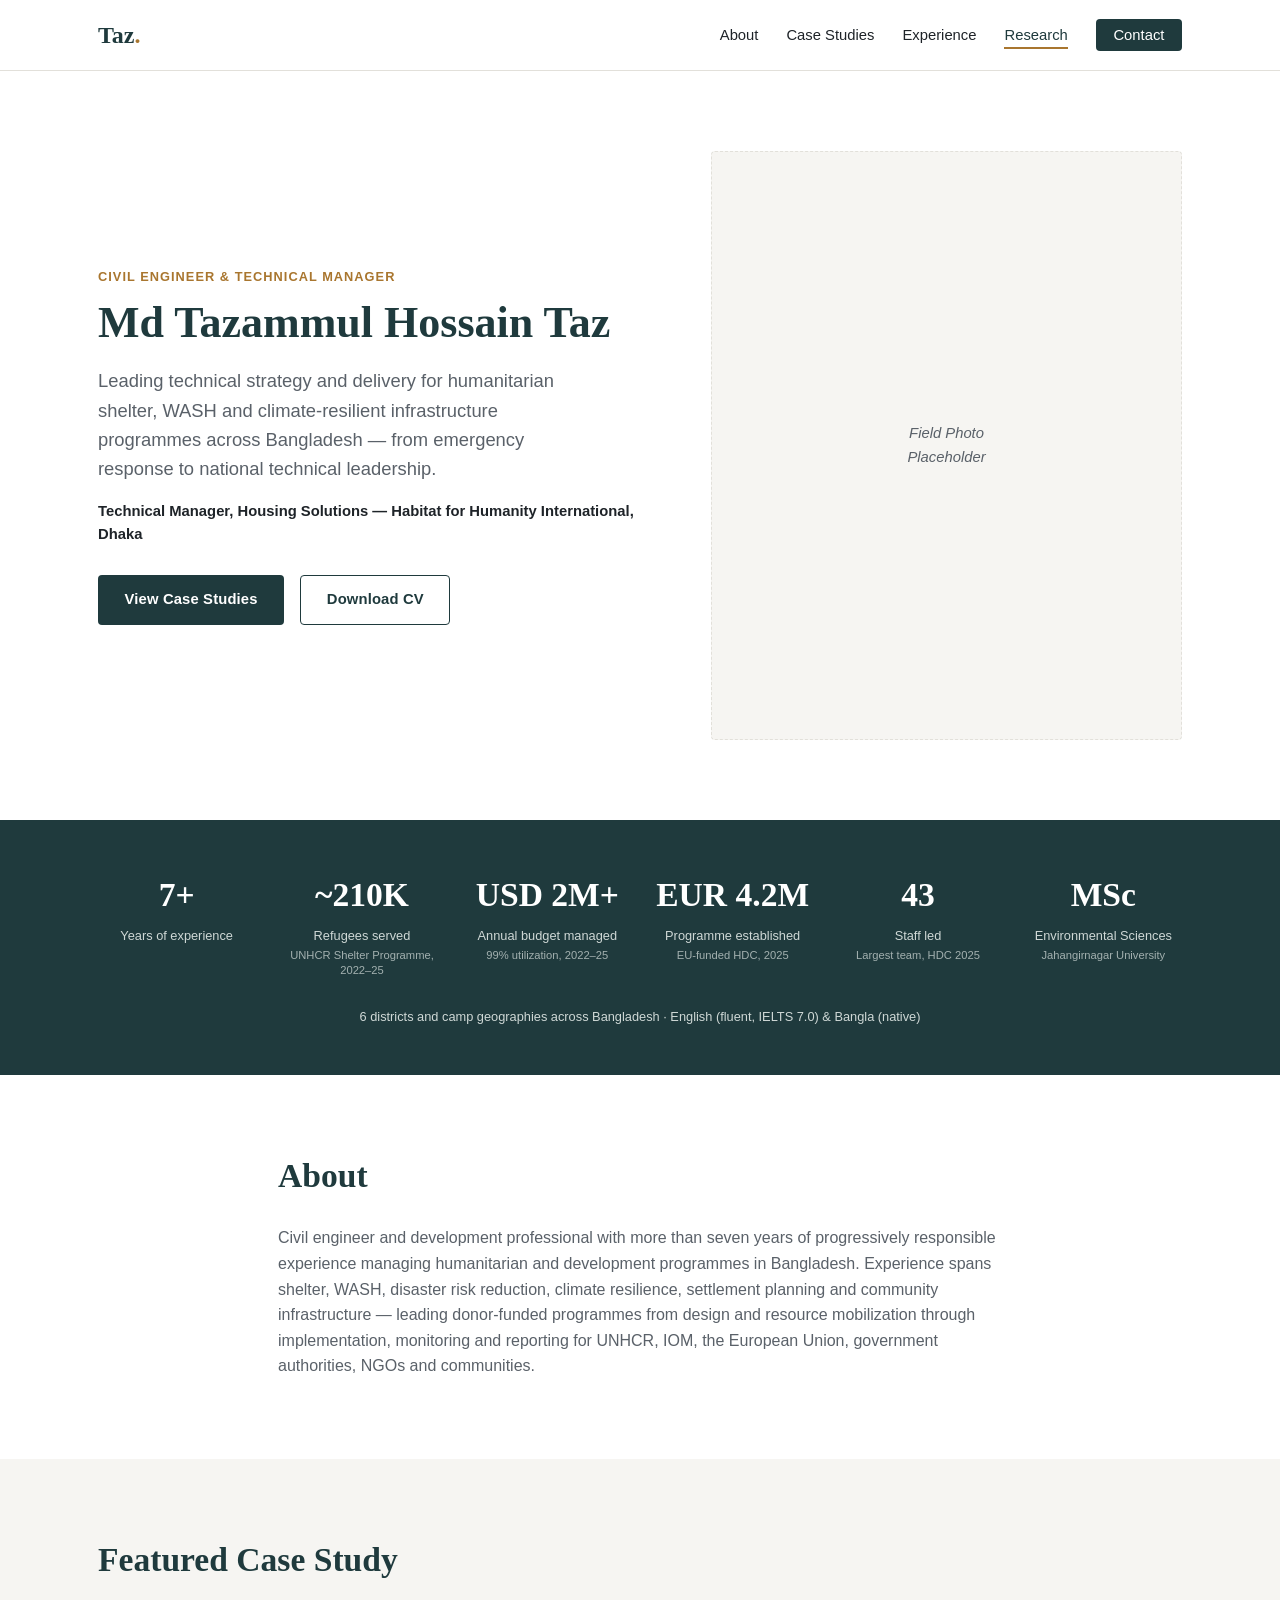
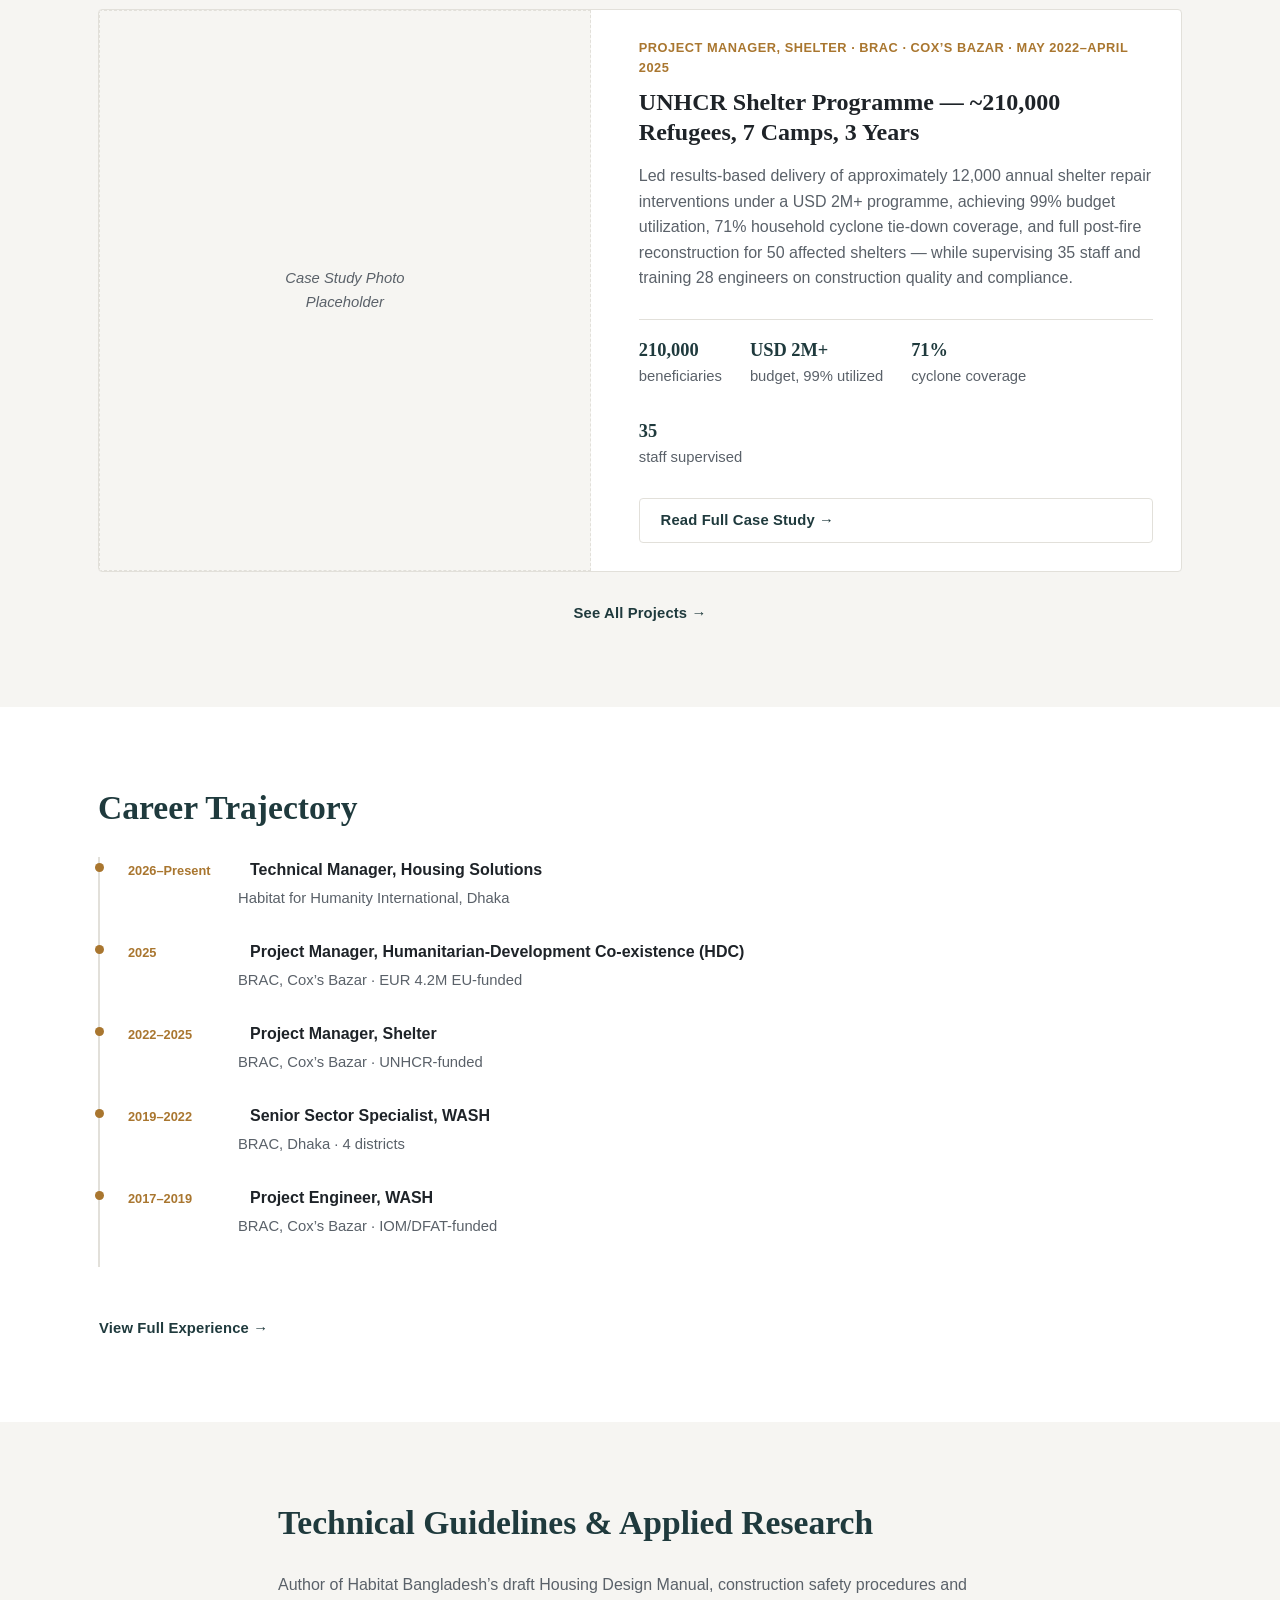
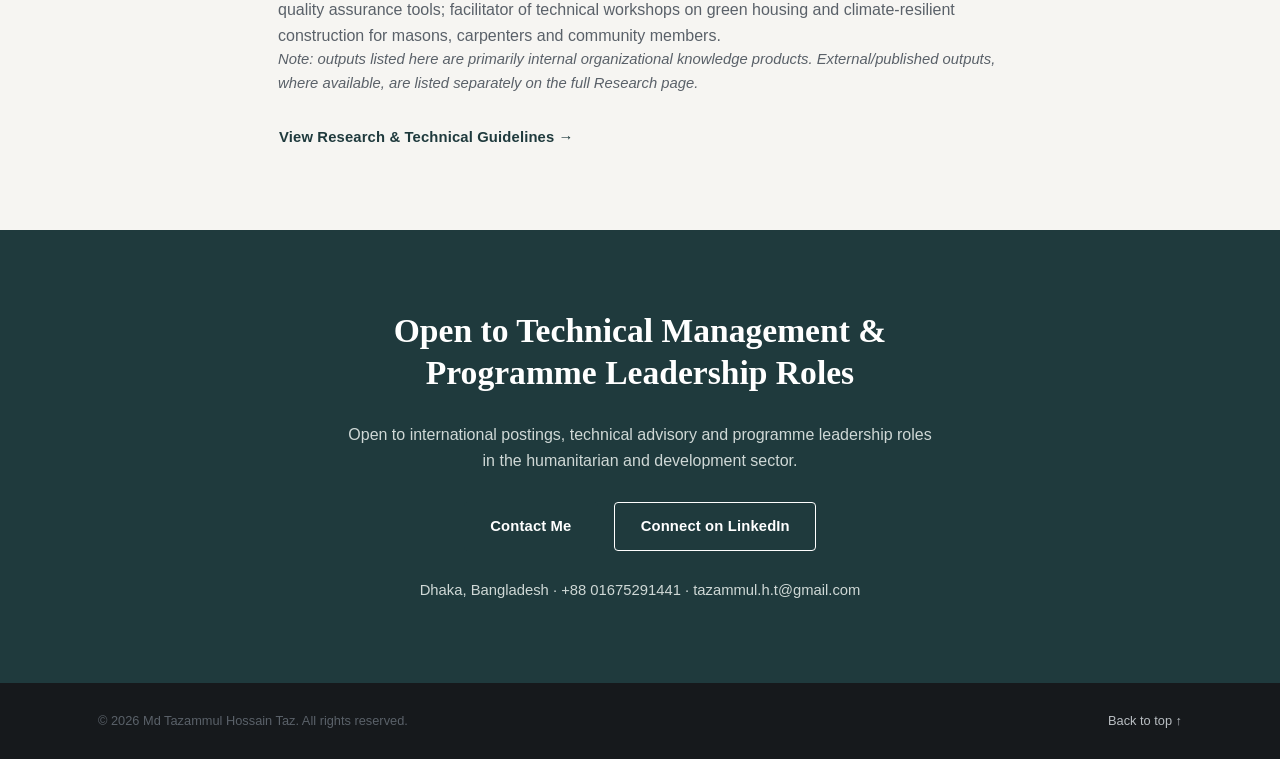
==== index.html @ 0e0916a9 "Add files via upload" ====
<!DOCTYPE html>
<html lang="en">
<head>
  <meta charset="UTF-8">
  <meta name="viewport" content="width=device-width, initial-scale=1.0">
  <title>Md Tazammul Hossain Taz | Civil Engineer &amp; Technical Manager — Humanitarian Shelter &amp; WASH</title>
  <meta name="description" content="Civil engineer and technical manager with 7+ years leading donor-funded shelter, WASH, climate resilience and community infrastructure programmes across Bangladesh.">
  <meta name="author" content="Md Tazammul Hossain Taz">

  <!-- Open Graph / social preview -->
  <meta property="og:title" content="Md Tazammul Hossain Taz | Technical Manager, Humanitarian Shelter &amp; WASH">
  <meta property="og:description" content="7+ years leading donor-funded shelter, WASH and climate resilience programmes across Bangladesh.">
  <meta property="og:type" content="website">

  <link rel="stylesheet" href="style.css">
</head>
<body>

  <!-- ================= HEADER / NAV ================= -->
  <header class="site-header">
    <div class="container header-inner">
      <a href="#top" class="logo">Taz<span>.</span></a>

      <button class="nav-toggle" id="navToggle" aria-label="Toggle navigation menu" aria-expanded="false" aria-controls="primaryNav">
        <span class="nav-toggle-bar"></span>
        <span class="nav-toggle-bar"></span>
        <span class="nav-toggle-bar"></span>
      </button>

      <nav id="primaryNav" class="primary-nav" aria-label="Primary">
        <ul>
          <li><a href="#about">About</a></li>
          <li><a href="#case-studies">Case Studies</a></li>
          <li><a href="#experience">Experience</a></li>
          <li><a href="#research">Research</a></li>
          <li><a href="#contact" class="nav-cta">Contact</a></li>
        </ul>
      </nav>
    </div>
  </header>

  <main id="top">

    <!-- ================= HERO ================= -->
    <section class="hero" id="hero">
      <div class="container hero-inner">
        <div class="hero-text fade-in">
          <p class="eyebrow">Civil Engineer &amp; Technical Manager</p>
          <h1>Md Tazammul Hossain Taz</h1>
          <p class="hero-subhead">
            Leading technical strategy and delivery for humanitarian shelter, WASH and
            climate-resilient infrastructure programmes across Bangladesh — from emergency
            response to national technical leadership.
          </p>
          <p class="hero-role">Technical Manager, Housing Solutions — Habitat for Humanity International, Dhaka</p>

          <div class="hero-ctas">
            <a href="#case-studies" class="btn btn-primary">View Case Studies</a>
            <!-- UPDATE: link this to your actual CV file once uploaded, e.g. href="assets/Taz_CV.pdf" -->
            <a href="#" class="btn btn-secondary">Download CV</a>
          </div>
        </div>

        <div class="hero-media fade-in">
          <!-- UPDATE: Replace with a real field/site photo (inspection, training, or community engagement).
               Recommended size: 800x1000px, JPG. This is the single highest-impact image on the page. -->
          <div class="hero-image-placeholder" role="img" aria-label="Placeholder for field photo of Taz on-site">
            <span>Field Photo<br>Placeholder</span>
          </div>
        </div>
      </div>
    </section>

    <!-- ================= SCALE OF AUTHORITY STRIP ================= -->
    <section class="stats-strip" aria-label="Career scale and scope">
      <div class="container">
        <ul class="stats-grid">
          <li class="fade-in">
            <span class="stat-number">7+</span>
            <span class="stat-label">Years of experience</span>
          </li>
          <li class="fade-in">
            <span class="stat-number">~210K</span>
            <span class="stat-label">Refugees served<br><small>UNHCR Shelter Programme, 2022&ndash;25</small></span>
          </li>
          <li class="fade-in">
            <span class="stat-number">USD 2M+</span>
            <span class="stat-label">Annual budget managed<br><small>99% utilization, 2022&ndash;25</small></span>
          </li>
          <li class="fade-in">
            <span class="stat-number">EUR 4.2M</span>
            <span class="stat-label">Programme established<br><small>EU-funded HDC, 2025</small></span>
          </li>
          <li class="fade-in">
            <span class="stat-number">43</span>
            <span class="stat-label">Staff led<br><small>Largest team, HDC 2025</small></span>
          </li>
          <li class="fade-in">
            <span class="stat-number">MSc</span>
            <span class="stat-label">Environmental Sciences<br><small>Jahangirnagar University</small></span>
          </li>
        </ul>
        <p class="stats-footnote">6 districts and camp geographies across Bangladesh &middot; English (fluent, IELTS 7.0) &amp; Bangla (native)</p>
      </div>
    </section>

    <!-- ================= ABOUT (brief, links to full page in real build) ================= -->
    <section class="about-brief" id="about">
      <div class="container">
        <h2 class="fade-in">About</h2>
        <p class="fade-in">
          Civil engineer and development professional with more than seven years of progressively
          responsible experience managing humanitarian and development programmes in Bangladesh.
          Experience spans shelter, WASH, disaster risk reduction, climate resilience, settlement
          planning and community infrastructure — leading donor-funded programmes from design and
          resource mobilization through implementation, monitoring and reporting for UNHCR, IOM,
          the European Union, government authorities, NGOs and communities.
        </p>
      </div>
    </section>

    <!-- ================= FLAGSHIP CASE STUDY ================= -->
    <section class="case-study-feature" id="case-studies">
      <div class="container">
        <h2 class="fade-in">Featured Case Study</h2>

        <article class="case-card fade-in">
          <div class="case-card-media">
            <!-- UPDATE: Replace with a real photo from the UNHCR Shelter Programme
                 (construction, repair, or camp context). Recommended size: 1000x700px, JPG. -->
            <div class="case-image-placeholder" role="img" aria-label="Placeholder for shelter programme photo">
              <span>Case Study Photo<br>Placeholder</span>
            </div>
          </div>

          <div class="case-card-content">
            <p class="case-meta">Project Manager, Shelter &middot; BRAC &middot; Cox&rsquo;s Bazar &middot; May 2022&ndash;April 2025</p>
            <h3>UNHCR Shelter Programme — ~210,000 Refugees, 7 Camps, 3 Years</h3>
            <p>
              Led results-based delivery of approximately 12,000 annual shelter repair interventions
              under a USD 2M+ programme, achieving 99% budget utilization, 71% household cyclone
              tie-down coverage, and full post-fire reconstruction for 50 affected shelters — while
              supervising 35 staff and training 28 engineers on construction quality and compliance.
            </p>

            <ul class="case-metrics">
              <li><strong>210,000</strong> beneficiaries</li>
              <li><strong>USD 2M+</strong> budget, 99% utilized</li>
              <li><strong>71%</strong> cyclone coverage</li>
              <li><strong>35</strong> staff supervised</li>
            </ul>

            <!-- UPDATE: This links to a full case-study page/section once the detailed write-up
                 (Context, Decisions & Trade-offs, Outcomes) is drafted. Currently anchors back to this section. -->
            <a href="#case-studies" class="btn btn-outline">Read Full Case Study &rarr;</a>
          </div>
        </article>

        <div class="case-more">
          <a href="#case-studies" class="btn btn-text">See All Projects &rarr;</a>
        </div>
      </div>
    </section>

    <!-- ================= EXPERIENCE SNAPSHOT ================= -->
    <section class="experience-snapshot" id="experience">
      <div class="container">
        <h2 class="fade-in">Career Trajectory</h2>

        <ol class="timeline">
          <li class="fade-in">
            <span class="timeline-date">2026&ndash;Present</span>
            <span class="timeline-role">Technical Manager, Housing Solutions</span>
            <span class="timeline-org">Habitat for Humanity International, Dhaka</span>
          </li>
          <li class="fade-in">
            <span class="timeline-date">2025</span>
            <span class="timeline-role">Project Manager, Humanitarian-Development Co-existence (HDC)</span>
            <span class="timeline-org">BRAC, Cox&rsquo;s Bazar &middot; EUR 4.2M EU-funded</span>
          </li>
          <li class="fade-in">
            <span class="timeline-date">2022&ndash;2025</span>
            <span class="timeline-role">Project Manager, Shelter</span>
            <span class="timeline-org">BRAC, Cox&rsquo;s Bazar &middot; UNHCR-funded</span>
          </li>
          <li class="fade-in">
            <span class="timeline-date">2019&ndash;2022</span>
            <span class="timeline-role">Senior Sector Specialist, WASH</span>
            <span class="timeline-org">BRAC, Dhaka &middot; 4 districts</span>
          </li>
          <li class="fade-in">
            <span class="timeline-date">2017&ndash;2019</span>
            <span class="timeline-role">Project Engineer, WASH</span>
            <span class="timeline-org">BRAC, Cox&rsquo;s Bazar &middot; IOM/DFAT-funded</span>
          </li>
        </ol>

        <a href="#experience" class="btn btn-text">View Full Experience &rarr;</a>
      </div>
    </section>

    <!-- ================= RESEARCH / TECHNICAL GUIDELINES TEASER ================= -->
    <section class="research-teaser" id="research">
      <div class="container">
        <h2 class="fade-in">Technical Guidelines &amp; Applied Research</h2>
        <p class="fade-in">
          Author of Habitat Bangladesh&rsquo;s draft Housing Design Manual, construction safety
          procedures and quality assurance tools; facilitator of technical workshops on green
          housing and climate-resilient construction for masons, carpenters and community members.
        </p>
        <p class="research-note fade-in">
          <em>Note: outputs listed here are primarily internal organizational knowledge products.
          External/published outputs, where available, are listed separately on the full Research page.</em>
        </p>
        <a href="#research" class="btn btn-text">View Research &amp; Technical Guidelines &rarr;</a>
      </div>
    </section>

    <!-- ================= CONTACT ================= -->
    <section class="contact-band" id="contact">
      <div class="container contact-inner">
        <h2 class="fade-in">Open to Technical Management &amp; Programme Leadership Roles</h2>
        <!-- UPDATE: Replace with your real availability statement — e.g. relocation, remote consulting,
             or Bangladesh-based UN/INGO roles specifically. One sentence. -->
        <p class="fade-in">Open to international postings, technical advisory and programme leadership roles in the humanitarian and development sector.</p>

        <div class="contact-ctas fade-in">
          <a href="mailto:tazammul.h.t@gmail.com" class="btn btn-primary">Contact Me</a>
          <a href="https://linkedin.com/in/Tazammul" class="btn btn-secondary" target="_blank" rel="noopener noreferrer">Connect on LinkedIn</a>
        </div>

        <p class="contact-details fade-in">
          Dhaka, Bangladesh &middot; +88 01675291441 &middot; tazammul.h.t@gmail.com
        </p>
      </div>
    </section>

  </main>

  <!-- ================= FOOTER ================= -->
  <footer class="site-footer">
    <div class="container footer-inner">
      <p>&copy; <span id="year"></span> Md Tazammul Hossain Taz. All rights reserved.</p>
      <a href="#top" class="back-to-top">Back to top &uarr;</a>
    </div>
  </footer>

  <script src="script.js"></script>
</body>
</html>
---- style.css ----
/* =====================================================
   TAZ PORTFOLIO — STYLESHEET
   Organized: Variables -> Reset -> Layout -> Components -> Sections -> Responsive
   ===================================================== */

/* ---------- CSS VARIABLES (single source of truth) ---------- */
:root {
  /* Colors — muted, professional, no saturated gradients */
  --color-bg: #ffffff;
  --color-bg-alt: #f6f5f2;      /* warm off-white for section contrast */
  --color-text: #1e2328;
  --color-text-muted: #5a6169;
  --color-primary: #1f3a3d;     /* deep teal-charcoal — authority, not flashy */
  --color-primary-light: #2f5458;
  --color-accent: #a9762f;      /* muted ochre — used very sparingly */
  --color-border: #e2e0da;
  --color-footer-bg: #16191c;
  --color-footer-text: #b9bec2;

  /* Type scale */
  --font-serif: Georgia, 'Times New Roman', serif;
  --font-sans: -apple-system, BlinkMacSystemFont, 'Segoe UI', Roboto, Helvetica, Arial, sans-serif;

  --fs-xs: 0.8rem;
  --fs-sm: 0.925rem;
  --fs-base: 1rem;
  --fs-md: 1.15rem;
  --fs-lg: 1.5rem;
  --fs-xl: 2.1rem;
  --fs-xxl: 2.75rem;

  /* Spacing */
  --space-xs: 0.5rem;
  --space-sm: 1rem;
  --space-md: 1.75rem;
  --space-lg: 3rem;
  --space-xl: 5rem;

  --radius: 4px;
  --max-width: 1140px;

  --transition: 0.25s ease;
}

/* ---------- RESET ---------- */
* { box-sizing: border-box; margin: 0; padding: 0; }

html { scroll-behavior: smooth; }

body {
  font-family: var(--font-sans);
  color: var(--color-text);
  background: var(--color-bg);
  line-height: 1.6;
  font-size: var(--fs-base);
  -webkit-font-smoothing: antialiased;
}

img { max-width: 100%; display: block; }

a { color: inherit; text-decoration: none; }

ul, ol { list-style: none; }

h1, h2, h3 {
  font-family: var(--font-serif);
  font-weight: 600;
  line-height: 1.25;
  color: var(--color-primary);
}

h2 { font-size: var(--fs-xl); margin-bottom: var(--space-md); }
h3 { font-size: var(--fs-lg); margin-bottom: var(--space-sm); color: var(--color-text); }

p { color: var(--color-text-muted); }

/* ---------- LAYOUT HELPERS ---------- */
.container {
  max-width: var(--max-width);
  margin: 0 auto;
  padding: 0 var(--space-md);
}

section { padding: var(--space-xl) 0; }

/* ---------- BUTTONS ---------- */
.btn {
  display: inline-block;
  padding: 0.75rem 1.6rem;
  border-radius: var(--radius);
  font-size: var(--fs-sm);
  font-weight: 600;
  letter-spacing: 0.01em;
  transition: background var(--transition), color var(--transition), border-color var(--transition), transform var(--transition);
  border: 1.5px solid transparent;
}

.btn-primary {
  background: var(--color-primary);
  color: #fff;
}
.btn-primary:hover { background: var(--color-primary-light); transform: translateY(-1px); }

.btn-secondary {
  background: transparent;
  color: var(--color-primary);
  border-color: var(--color-primary);
}
.btn-secondary:hover { background: var(--color-primary); color: #fff; }

.btn-outline {
  background: transparent;
  color: var(--color-primary);
  border-color: var(--color-border);
  padding: 0.6rem 1.3rem;
}
.btn-outline:hover { border-color: var(--color-primary); }

.btn-text {
  color: var(--color-primary);
  font-weight: 600;
  padding: 0;
  border-bottom: 1.5px solid transparent;
}
.btn-text:hover { border-bottom-color: var(--color-primary); }

/* ---------- HEADER / NAV ---------- */
.site-header {
  position: sticky;
  top: 0;
  z-index: 100;
  background: rgba(255, 255, 255, 0.96);
  backdrop-filter: blur(6px);
  border-bottom: 1px solid var(--color-border);
}

.header-inner {
  display: flex;
  align-items: center;
  justify-content: space-between;
  padding-top: var(--space-sm);
  padding-bottom: var(--space-sm);
}

.logo {
  font-family: var(--font-serif);
  font-size: var(--fs-lg);
  font-weight: 700;
  color: var(--color-primary);
}
.logo span { color: var(--color-accent); }

.primary-nav ul {
  display: flex;
  gap: var(--space-md);
  align-items: center;
}

.primary-nav a {
  font-size: var(--fs-sm);
  font-weight: 500;
  color: var(--color-text);
  transition: color var(--transition);
  position: relative;
}
.primary-nav a:hover,
.primary-nav a:focus-visible { color: var(--color-primary); }

.primary-nav a.nav-cta {
  background: var(--color-primary);
  color: #fff;
  padding: 0.5rem 1.1rem;
  border-radius: var(--radius);
}
.primary-nav a.nav-cta:hover { background: var(--color-primary-light); }

/* Active section highlight (JS toggles this) */
.primary-nav a.active:not(.nav-cta) {
  color: var(--color-primary);
}
.primary-nav a.active:not(.nav-cta)::after {
  content: '';
  position: absolute;
  left: 0; right: 0; bottom: -6px;
  height: 2px;
  background: var(--color-accent);
}

.nav-toggle {
  display: none;
  flex-direction: column;
  gap: 5px;
  background: none;
  border: none;
  cursor: pointer;
  padding: 0.4rem;
}
.nav-toggle-bar {
  width: 24px;
  height: 2px;
  background: var(--color-primary);
  transition: transform var(--transition), opacity var(--transition);
}

/* ---------- HERO ---------- */
.hero { padding-top: var(--space-xl); padding-bottom: var(--space-xl); }

.hero-inner {
  display: grid;
  grid-template-columns: 1.2fr 1fr;
  gap: var(--space-lg);
  align-items: center;
}

.eyebrow {
  text-transform: uppercase;
  letter-spacing: 0.08em;
  font-size: var(--fs-xs);
  color: var(--color-accent);
  font-weight: 700;
  margin-bottom: var(--space-xs);
}

.hero h1 {
  font-size: var(--fs-xxl);
  margin-bottom: var(--space-sm);
}

.hero-subhead {
  font-size: var(--fs-md);
  color: var(--color-text-muted);
  margin-bottom: var(--space-sm);
  max-width: 46ch;
}

.hero-role {
  font-size: var(--fs-sm);
  font-weight: 600;
  color: var(--color-text);
  margin-bottom: var(--space-md);
}

.hero-ctas { display: flex; gap: var(--space-sm); flex-wrap: wrap; }

.hero-image-placeholder,
.case-image-placeholder {
  background: var(--color-bg-alt);
  border: 1.5px dashed var(--color-border);
  display: flex;
  align-items: center;
  justify-content: center;
  text-align: center;
  color: var(--color-text-muted);
  font-size: var(--fs-sm);
  font-style: italic;
  width: 100%;
  height: 100%;
}
.hero-image-placeholder { aspect-ratio: 4 / 5; border-radius: var(--radius); }
.case-image-placeholder { min-height: 320px; }

/* ---------- STATS STRIP ---------- */
.stats-strip {
  background: var(--color-primary);
  color: #fff;
  padding: var(--space-lg) 0;
}

.stats-grid {
  display: grid;
  grid-template-columns: repeat(6, 1fr);
  gap: var(--space-md);
  text-align: center;
}

.stat-number {
  display: block;
  font-family: var(--font-serif);
  font-size: var(--fs-xl);
  font-weight: 700;
  color: #fff;
}

.stat-label {
  display: block;
  font-size: var(--fs-xs);
  color: #cfd8d6;
  margin-top: 0.35rem;
  line-height: 1.4;
}

.stat-label small { display: block; opacity: 0.75; font-size: 0.7rem; margin-top: 0.15rem; }

.stats-footnote {
  text-align: center;
  margin-top: var(--space-md);
  font-size: var(--fs-xs);
  color: #cfd8d6;
}

/* ---------- ABOUT BRIEF ---------- */
.about-brief { background: var(--color-bg); }
.about-brief .container { max-width: 780px; }

/* ---------- CASE STUDY FEATURE ---------- */
.case-study-feature { background: var(--color-bg-alt); }

.case-card {
  display: grid;
  grid-template-columns: 1fr 1.2fr;
  align-items: stretch;
  gap: 0;
  background: #fff;
  border: 1px solid var(--color-border);
  border-radius: var(--radius);
  overflow: hidden;
}

.case-card-media {
  min-height: 320px;
  height: 100%;
}

.case-card-content {
  padding: var(--space-md) var(--space-md) var(--space-md) var(--space-lg);
  display: flex;
  flex-direction: column;
  justify-content: center;
}

.case-meta {
  font-size: var(--fs-xs);
  text-transform: uppercase;
  letter-spacing: 0.04em;
  color: var(--color-accent);
  font-weight: 700;
  margin-bottom: var(--space-xs);
}

.case-card h3 { margin-bottom: var(--space-sm); }

.case-metrics {
  display: flex;
  flex-wrap: wrap;
  gap: var(--space-md);
  margin: var(--space-md) 0;
  padding-top: var(--space-sm);
  border-top: 1px solid var(--color-border);
}
.case-metrics li { font-size: var(--fs-sm); color: var(--color-text-muted); }
.case-metrics strong { display: block; font-size: var(--fs-md); color: var(--color-primary); font-family: var(--font-serif); }

.case-more { margin-top: var(--space-md); text-align: center; }

/* ---------- EXPERIENCE TIMELINE ---------- */
.timeline {
  border-left: 2px solid var(--color-border);
  margin: var(--space-md) 0 var(--space-lg);
  padding-left: var(--space-md);
}

.timeline li {
  position: relative;
  padding-bottom: var(--space-md);
  display: flex;
  flex-wrap: wrap;
  gap: 0.3rem 0.75rem;
  align-items: baseline;
}

.timeline li::before {
  content: '';
  position: absolute;
  left: calc(var(--space-md) * -1 - 5px);
  top: 6px;
  width: 9px;
  height: 9px;
  border-radius: 50%;
  background: var(--color-accent);
}

.timeline-date {
  font-size: var(--fs-xs);
  font-weight: 700;
  color: var(--color-accent);
  min-width: 110px;
}

.timeline-role { font-weight: 600; color: var(--color-text); }

.timeline-org { font-size: var(--fs-sm); color: var(--color-text-muted); width: 100%; margin-left: 110px; }

/* ---------- RESEARCH TEASER ---------- */
.research-teaser { background: var(--color-bg-alt); }
.research-teaser .container { max-width: 780px; }
.research-note { font-size: var(--fs-sm); margin-bottom: var(--space-md); }

/* ---------- CONTACT ---------- */
.contact-band {
  background: var(--color-primary);
  color: #fff;
  text-align: center;
}
.contact-band h2 { color: #fff; }
.contact-band p { color: #cfd8d6; }

.contact-inner { max-width: 640px; }

.contact-ctas {
  display: flex;
  gap: var(--space-sm);
  justify-content: center;
  flex-wrap: wrap;
  margin: var(--space-md) 0;
}

.contact-band .btn-secondary { color: #fff; border-color: #fff; }
.contact-band .btn-secondary:hover { background: #fff; color: var(--color-primary); }

.contact-details { font-size: var(--fs-sm); margin-top: var(--space-sm); }

/* ---------- FOOTER ---------- */
.site-footer {
  background: var(--color-footer-bg);
  color: var(--color-footer-text);
  padding: var(--space-md) 0;
}

.footer-inner {
  display: flex;
  justify-content: space-between;
  align-items: center;
  font-size: var(--fs-xs);
  flex-wrap: wrap;
  gap: var(--space-xs);
}

.back-to-top { color: var(--color-footer-text); transition: color var(--transition); }
.back-to-top:hover { color: #fff; }

/* ---------- ANIMATIONS ---------- */
.fade-in {
  opacity: 0;
  transform: translateY(14px);
  transition: opacity 0.6s ease, transform 0.6s ease;
}
.fade-in.is-visible {
  opacity: 1;
  transform: translateY(0);
}

@media (prefers-reduced-motion: reduce) {
  html { scroll-behavior: auto; }
  .fade-in { opacity: 1; transform: none; transition: none; }
}

/* ---------- RESPONSIVE ---------- */
@media (max-width: 900px) {
  .stats-grid { grid-template-columns: repeat(3, 1fr); }
  .case-card { grid-template-columns: 1fr; }
  .case-card-media { min-height: 220px; }
  .case-image-placeholder { min-height: 220px; }
  .case-card-content { padding: var(--space-md); }
}

@media (max-width: 720px) {
  :root {
    --fs-xxl: 2rem;
    --fs-xl: 1.6rem;
    --space-xl: 3rem;
  }

  .nav-toggle { display: flex; }

  .primary-nav {
    position: absolute;
    top: 100%;
    left: 0;
    right: 0;
    background: #fff;
    border-bottom: 1px solid var(--color-border);
    max-height: 0;
    overflow: hidden;
    transition: max-height var(--transition);
  }
  .primary-nav.is-open { max-height: 320px; }

  .primary-nav ul {
    flex-direction: column;
    align-items: flex-start;
    padding: var(--space-sm) var(--space-md) var(--space-md);
    gap: var(--space-sm);
  }

  .primary-nav a.nav-cta { display: inline-block; }

  .hero-inner { grid-template-columns: 1fr; }
  .hero-media { order: -1; }

  .stats-grid { grid-template-columns: repeat(2, 1fr); }

  .timeline-org { margin-left: 0; }

  .footer-inner { flex-direction: column; text-align: center; }
}
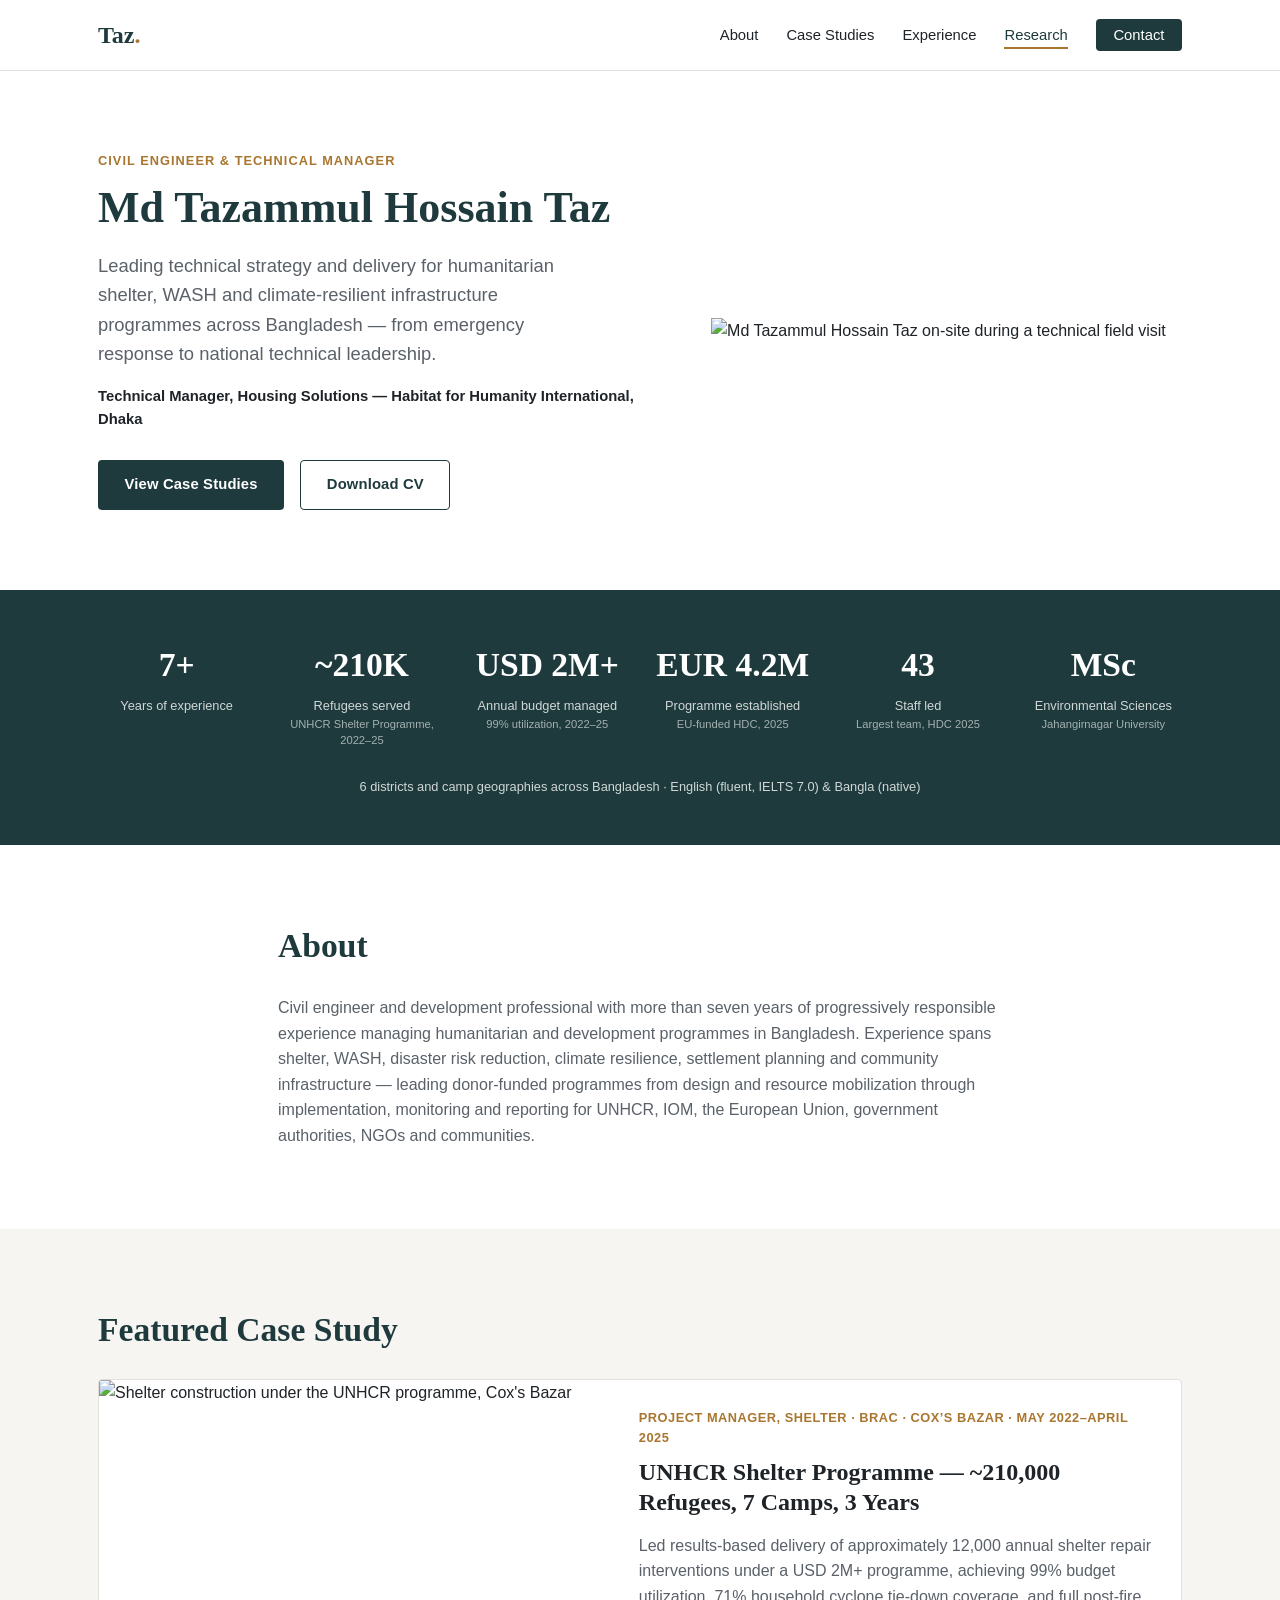
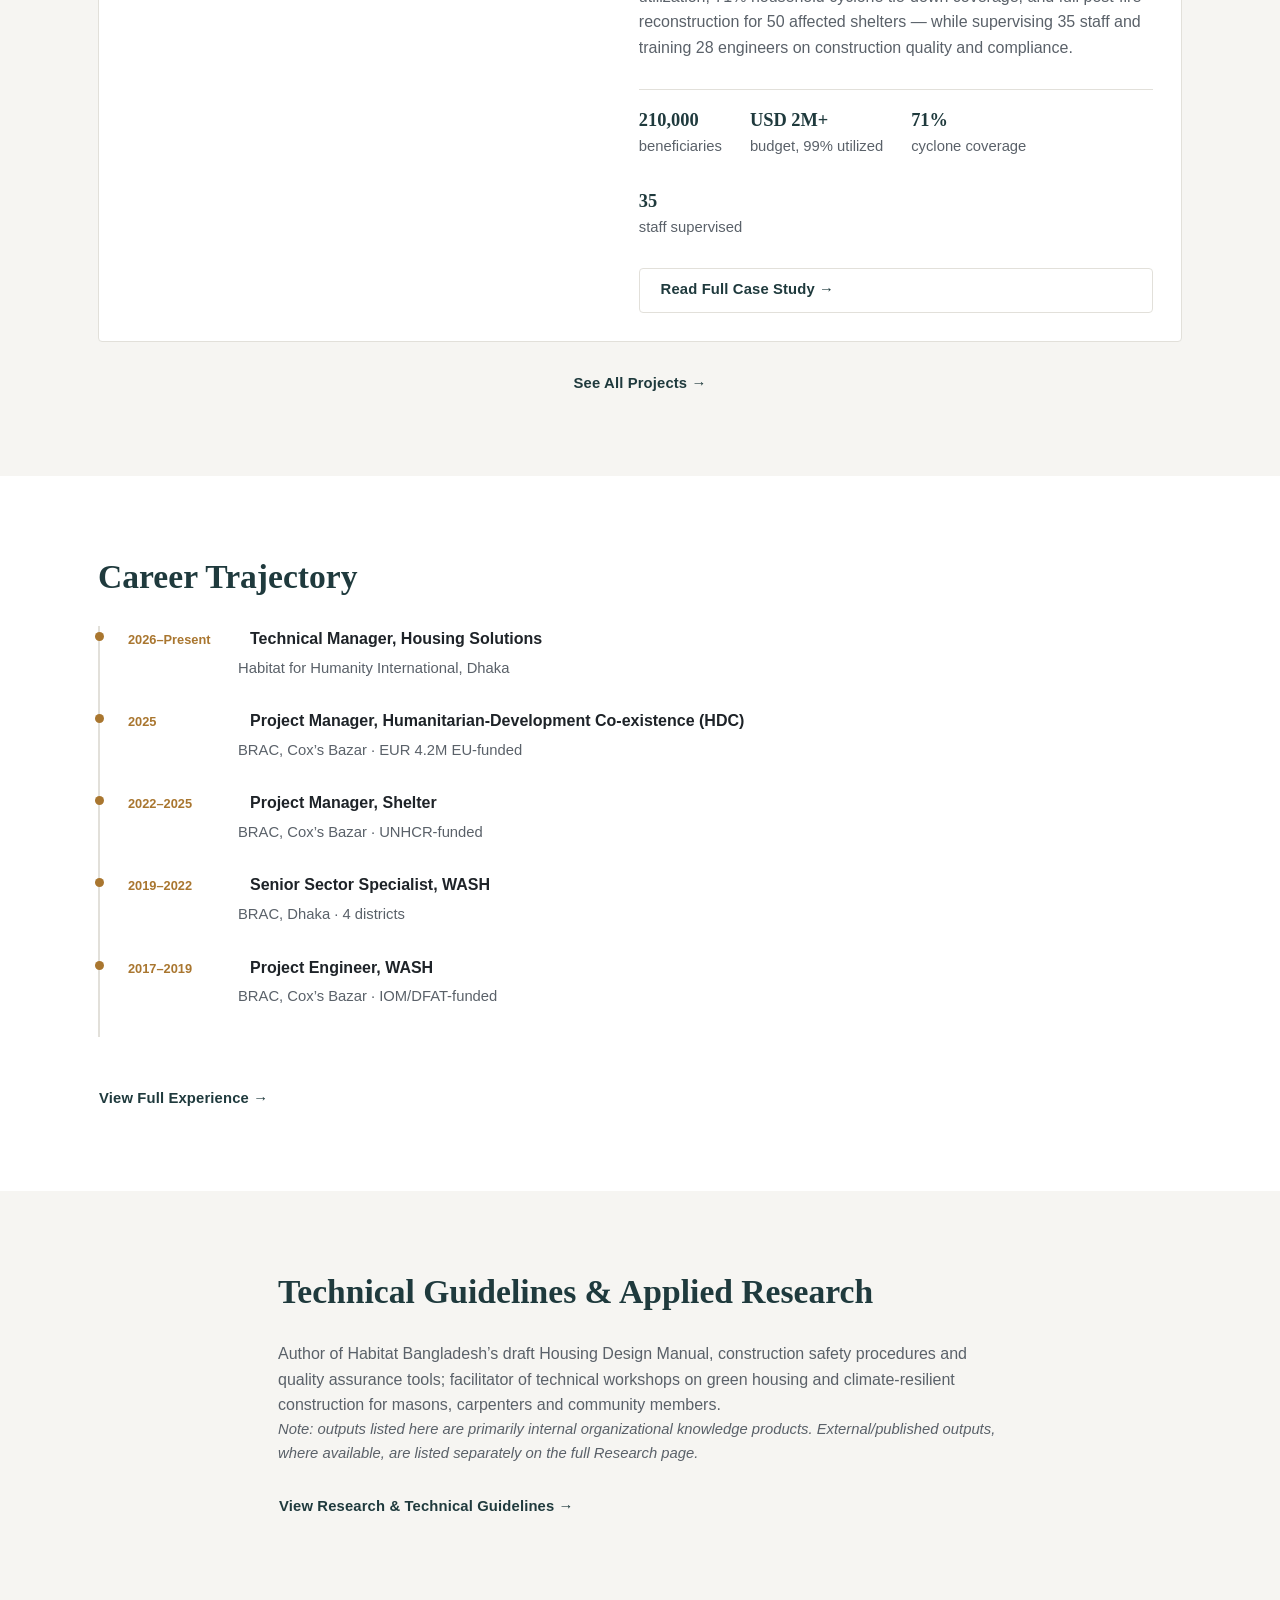
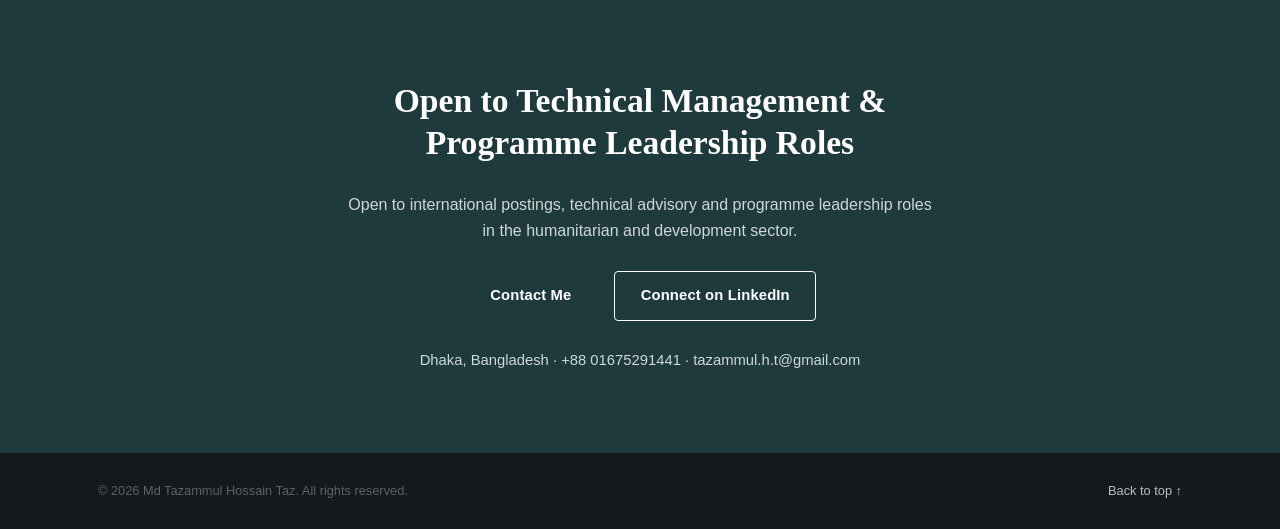
==== commit 3ec558ef: "Add files via upload" ====
--- a/index.html
+++ b/index.html
@@ -64,9 +64,7 @@
         <div class="hero-media fade-in">
           <!-- UPDATE: Replace with a real field/site photo (inspection, training, or community engagement).
                Recommended size: 800x1000px, JPG. This is the single highest-impact image on the page. -->
-          <div class="hero-image-placeholder" role="img" aria-label="Placeholder for field photo of Taz on-site">
-            <span>Field Photo<br>Placeholder</span>
-          </div>
+          <img src="images/hero-photo.jpg" alt="Md Tazammul Hossain Taz on-site during a technical field visit">
         </div>
       </div>
     </section>
@@ -128,9 +126,7 @@
           <div class="case-card-media">
             <!-- UPDATE: Replace with a real photo from the UNHCR Shelter Programme
                  (construction, repair, or camp context). Recommended size: 1000x700px, JPG. -->
-            <div class="case-image-placeholder" role="img" aria-label="Placeholder for shelter programme photo">
-              <span>Case Study Photo<br>Placeholder</span>
-            </div>
+            <img src="images/case-study-photo.jpg" alt="Shelter construction under the UNHCR programme, Cox's Bazar" class="case-image">
           </div>
 
           <div class="case-card-content">
--- a/style.css
+++ b/style.css
@@ -454,6 +454,13 @@
   .fade-in { opacity: 1; transform: none; transition: none; }
 }
 
+.hero-media img,
+.case-card-media img {
+  width: 100%;
+  height: 100%;
+  object-fit: cover;
+}
+
 /* ---------- RESPONSIVE ---------- */
 @media (max-width: 900px) {
   .stats-grid { grid-template-columns: repeat(3, 1fr); }
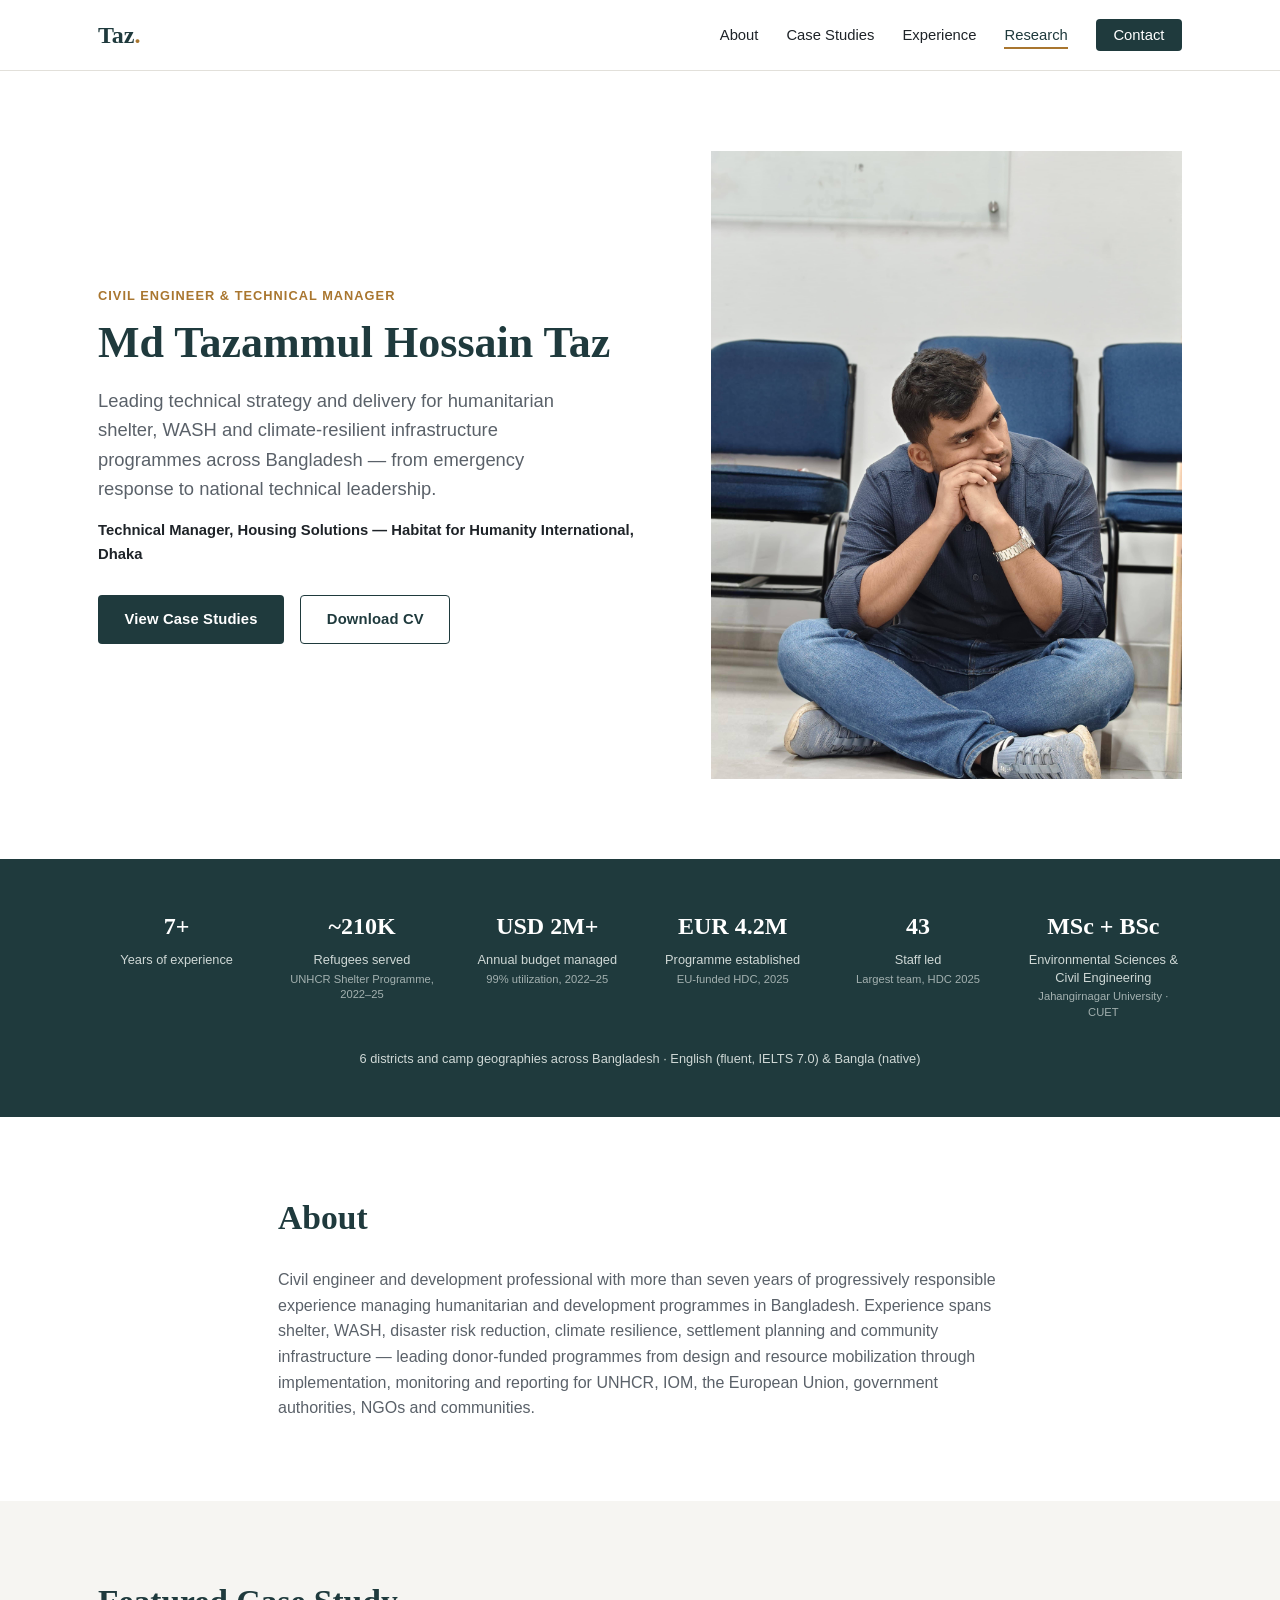
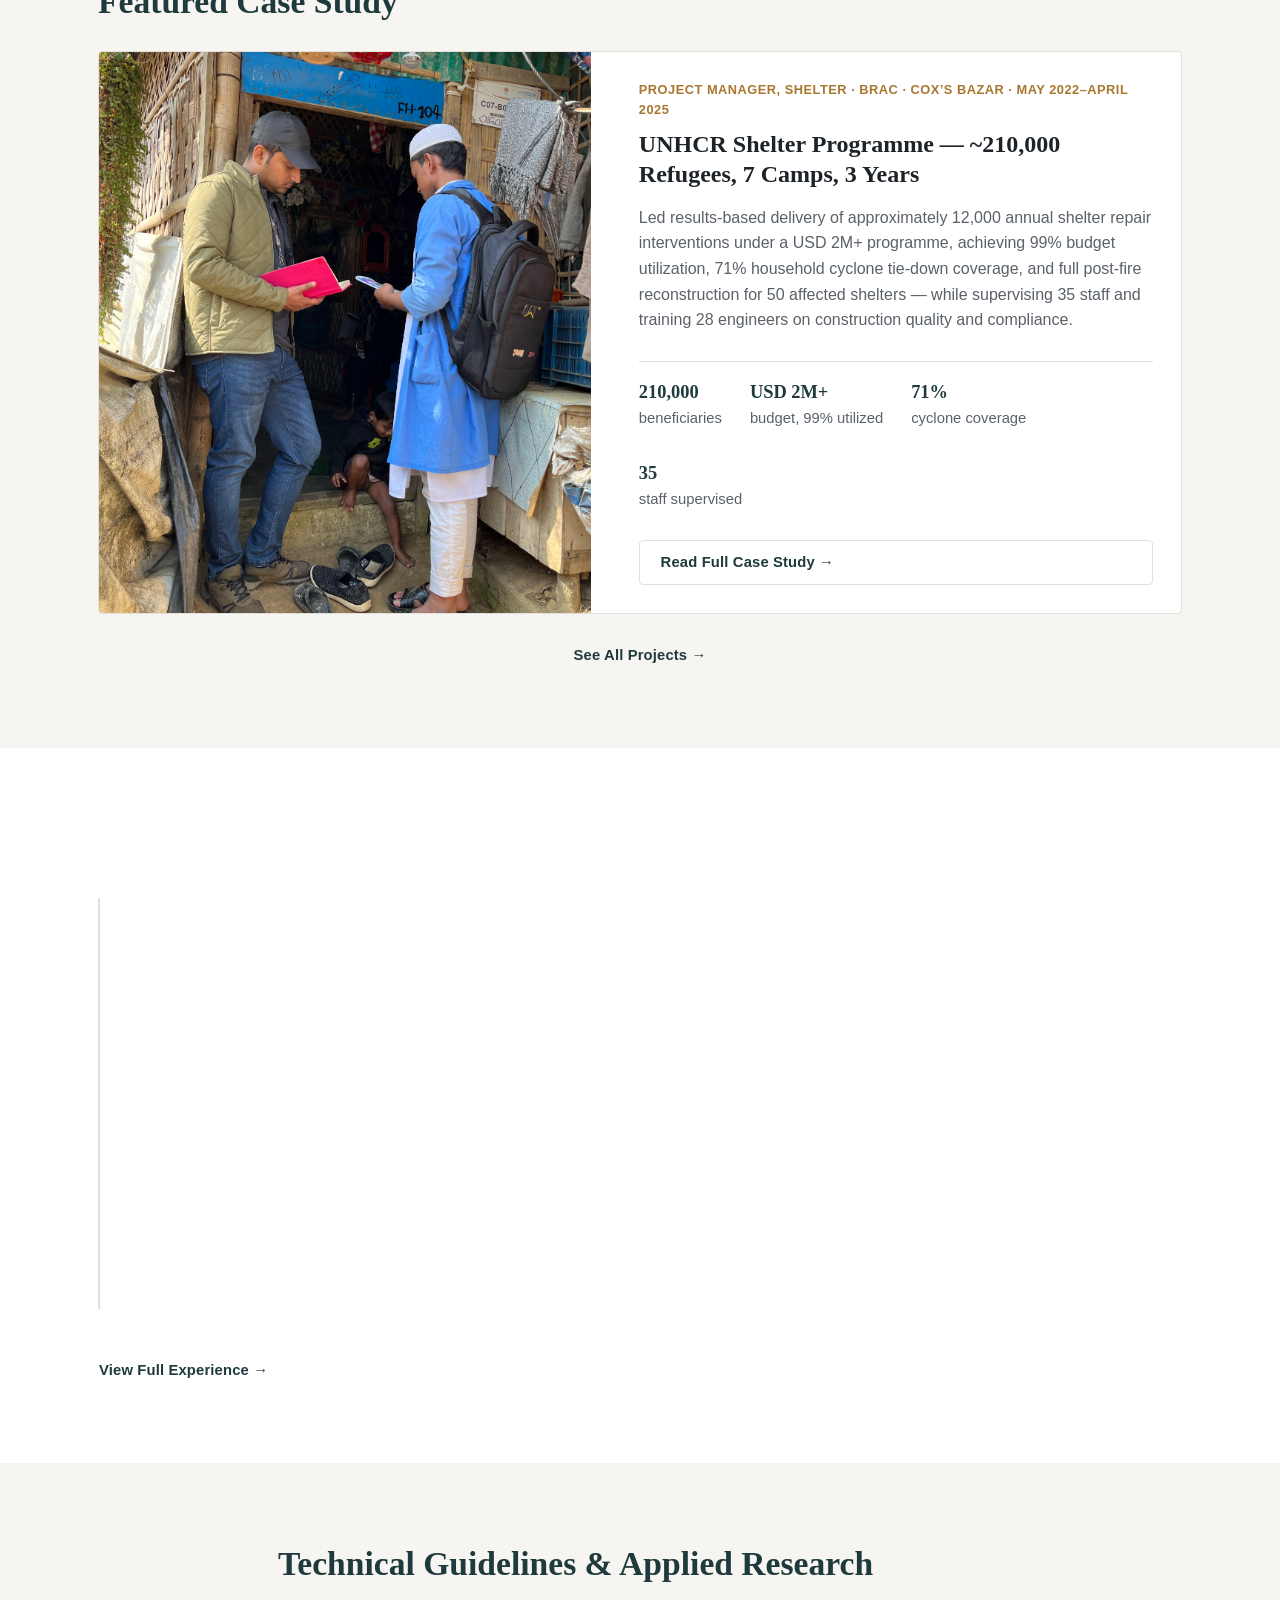
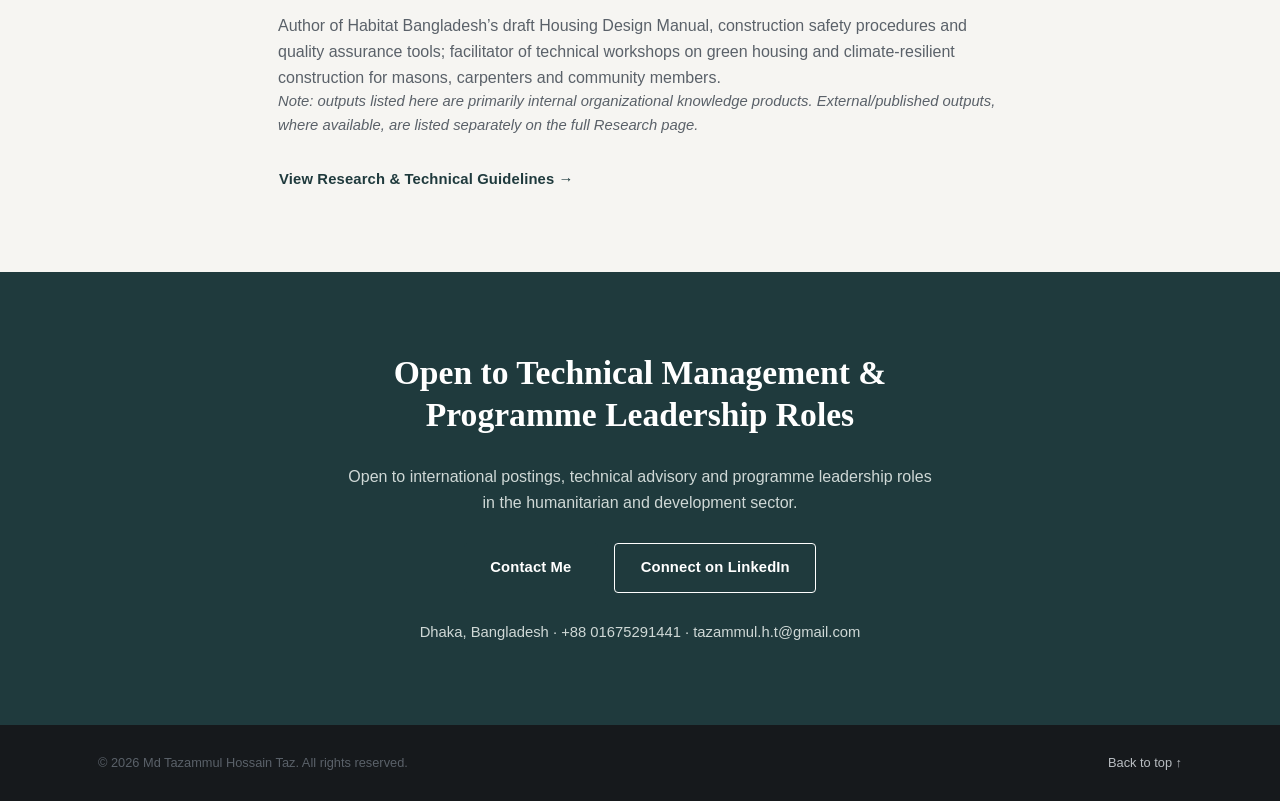
==== commit 03df2455: "Add files via upload" ====
--- a/index.html
+++ b/index.html
@@ -94,9 +94,9 @@
             <span class="stat-label">Staff led<br><small>Largest team, HDC 2025</small></span>
           </li>
           <li class="fade-in">
-            <span class="stat-number">MSc</span>
-            <span class="stat-label">Environmental Sciences<br><small>Jahangirnagar University</small></span>
-          </li>
+  <span class="stat-number">MSc + BSc</span>
+  <span class="stat-label">Environmental Sciences &amp; Civil Engineering<br><small>Jahangirnagar University &middot; CUET</small></span>
+</li>
         </ul>
         <p class="stats-footnote">6 districts and camp geographies across Bangladesh &middot; English (fluent, IELTS 7.0) &amp; Bangla (native)</p>
       </div>
@@ -191,7 +191,7 @@
           </li>
         </ol>
 
-        <a href="#experience" class="btn btn-text">View Full Experience &rarr;</a>
+        <a href="experience.html" class="btn btn-text">View Full Experience &rarr;</a>
       </div>
     </section>
 
--- a/style.css
+++ b/style.css
@@ -276,7 +276,7 @@
 .stat-number {
   display: block;
   font-family: var(--font-serif);
-  font-size: var(--fs-xl);
+  font-size: var(--fs-lg);
   font-weight: 700;
   color: #fff;
 }
@@ -419,6 +419,139 @@
 
 .contact-details { font-size: var(--fs-sm); margin-top: var(--space-sm); }
 
+/* ---------- EXPERIENCE PAGE: PAGE HEADER ---------- */
+.page-header {
+  background: var(--color-bg-alt);
+  padding-top: calc(var(--space-xl) * 0.8);
+  padding-bottom: var(--space-lg);
+  text-align: center;
+}
+.page-header h1 { font-size: var(--fs-xxl); margin-bottom: var(--space-sm); }
+.page-header-sub {
+  max-width: 60ch;
+  margin: 0 auto;
+  font-size: var(--fs-md);
+}
+
+/* ---------- EXPERIENCE PAGE: JOB ENTRIES ---------- */
+.experience-full .container { max-width: 860px; }
+
+.job-entry {
+  padding: var(--space-lg) 0;
+  border-bottom: 1px solid var(--color-border);
+}
+.job-entry:last-child { border-bottom: none; }
+
+.job-entry-header {
+  display: flex;
+  justify-content: space-between;
+  align-items: baseline;
+  flex-wrap: wrap;
+  gap: var(--space-xs) var(--space-md);
+  margin-bottom: var(--space-sm);
+}
+
+.job-entry-header h2 { font-size: var(--fs-lg); margin-bottom: 0.2rem; }
+
+.job-org {
+  font-size: var(--fs-sm);
+  color: var(--color-text-muted);
+  font-weight: 500;
+}
+
+.job-dates {
+  font-size: var(--fs-xs);
+  font-weight: 700;
+  text-transform: uppercase;
+  letter-spacing: 0.04em;
+  color: var(--color-accent);
+  white-space: nowrap;
+}
+
+.job-summary { margin-bottom: var(--space-sm); }
+
+.job-highlights { padding-left: 1.1rem; }
+.job-highlights li {
+  position: relative;
+  padding-left: 0.6rem;
+  margin-bottom: 0.55rem;
+  font-size: var(--fs-sm);
+  color: var(--color-text-muted);
+  list-style: none;
+}
+.job-highlights li::before {
+  content: '\2013';
+  position: absolute;
+  left: -1.1rem;
+  color: var(--color-accent);
+  font-weight: 700;
+}
+
+/* ---------- EXPERIENCE PAGE: EDUCATION ---------- */
+.education-section { background: var(--color-bg-alt); }
+.education-section .container { max-width: 780px; }
+
+.education-list { display: flex; flex-direction: column; gap: var(--space-md); }
+
+.education-list li {
+  display: flex;
+  flex-direction: column;
+  gap: 0.2rem;
+  padding-bottom: var(--space-md);
+  border-bottom: 1px solid var(--color-border);
+}
+.education-list li:last-child { border-bottom: none; padding-bottom: 0; }
+
+.edu-degree { font-weight: 700; color: var(--color-text); font-size: var(--fs-md); }
+.edu-org { font-size: var(--fs-sm); color: var(--color-text-muted); }
+.edu-dates { font-size: var(--fs-xs); color: var(--color-accent); font-weight: 600; }
+
+/* ---------- EXPERIENCE PAGE: TRAININGS ---------- */
+.training-section .container { max-width: 780px; }
+
+.training-list {
+  display: grid;
+  grid-template-columns: repeat(2, 1fr);
+  gap: 0.6rem 1.5rem;
+}
+.training-list li {
+  font-size: var(--fs-sm);
+  color: var(--color-text-muted);
+  padding-left: 1rem;
+  position: relative;
+}
+.training-list li::before {
+  content: '';
+  position: absolute;
+  left: 0;
+  top: 0.55em;
+  width: 6px;
+  height: 6px;
+  border-radius: 50%;
+  background: var(--color-accent);
+}
+
+/* ---------- EXPERIENCE PAGE: LANGUAGES & TOOLS ---------- */
+.tools-section { background: var(--color-bg-alt); }
+.tools-grid {
+  display: grid;
+  grid-template-columns: 1fr 1fr;
+  gap: var(--space-lg);
+  max-width: 780px;
+}
+.tools-grid h3 { margin-bottom: var(--space-xs); }
+.tools-grid p { font-size: var(--fs-sm); }
+
+/* ---------- EXPERIENCE PAGE: FOOTER CTA ---------- */
+.page-footer-cta {
+  text-align: center;
+  display: flex;
+  gap: var(--space-md);
+  justify-content: center;
+  align-items: center;
+  flex-wrap: wrap;
+}
+
 /* ---------- FOOTER ---------- */
 .site-footer {
   background: var(--color-footer-bg);
@@ -475,8 +608,13 @@
     --fs-xxl: 2rem;
     --fs-xl: 1.6rem;
     --space-xl: 3rem;
+
   }
-
+.timeline-org { margin-left: 0; }
+.job-entry-header { flex-direction: column; align-items: flex-start; }
+.training-list { grid-template-columns: 1fr; }
+.tools-grid { grid-template-columns: 1fr; gap: var(--space-md); }
+.page-footer-cta { flex-direction: column; }
   .nav-toggle { display: flex; }
 
   .primary-nav {
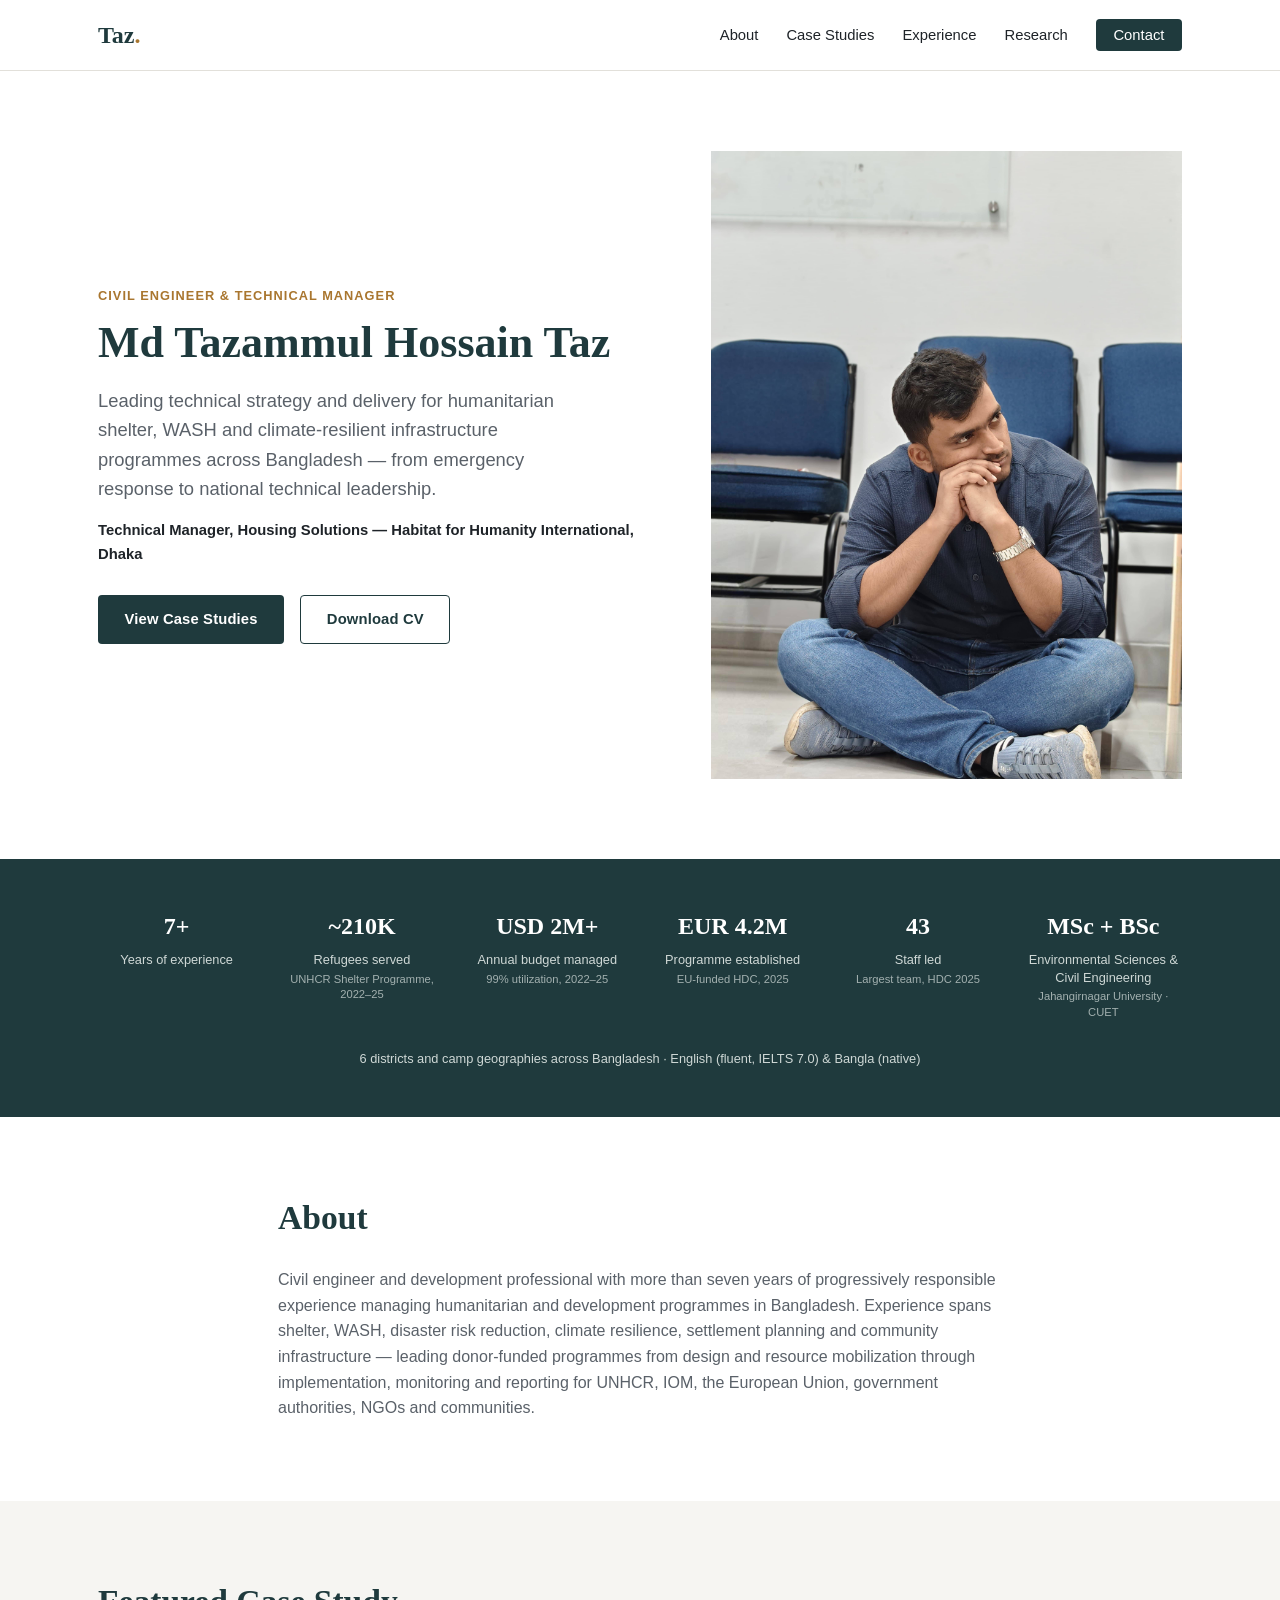
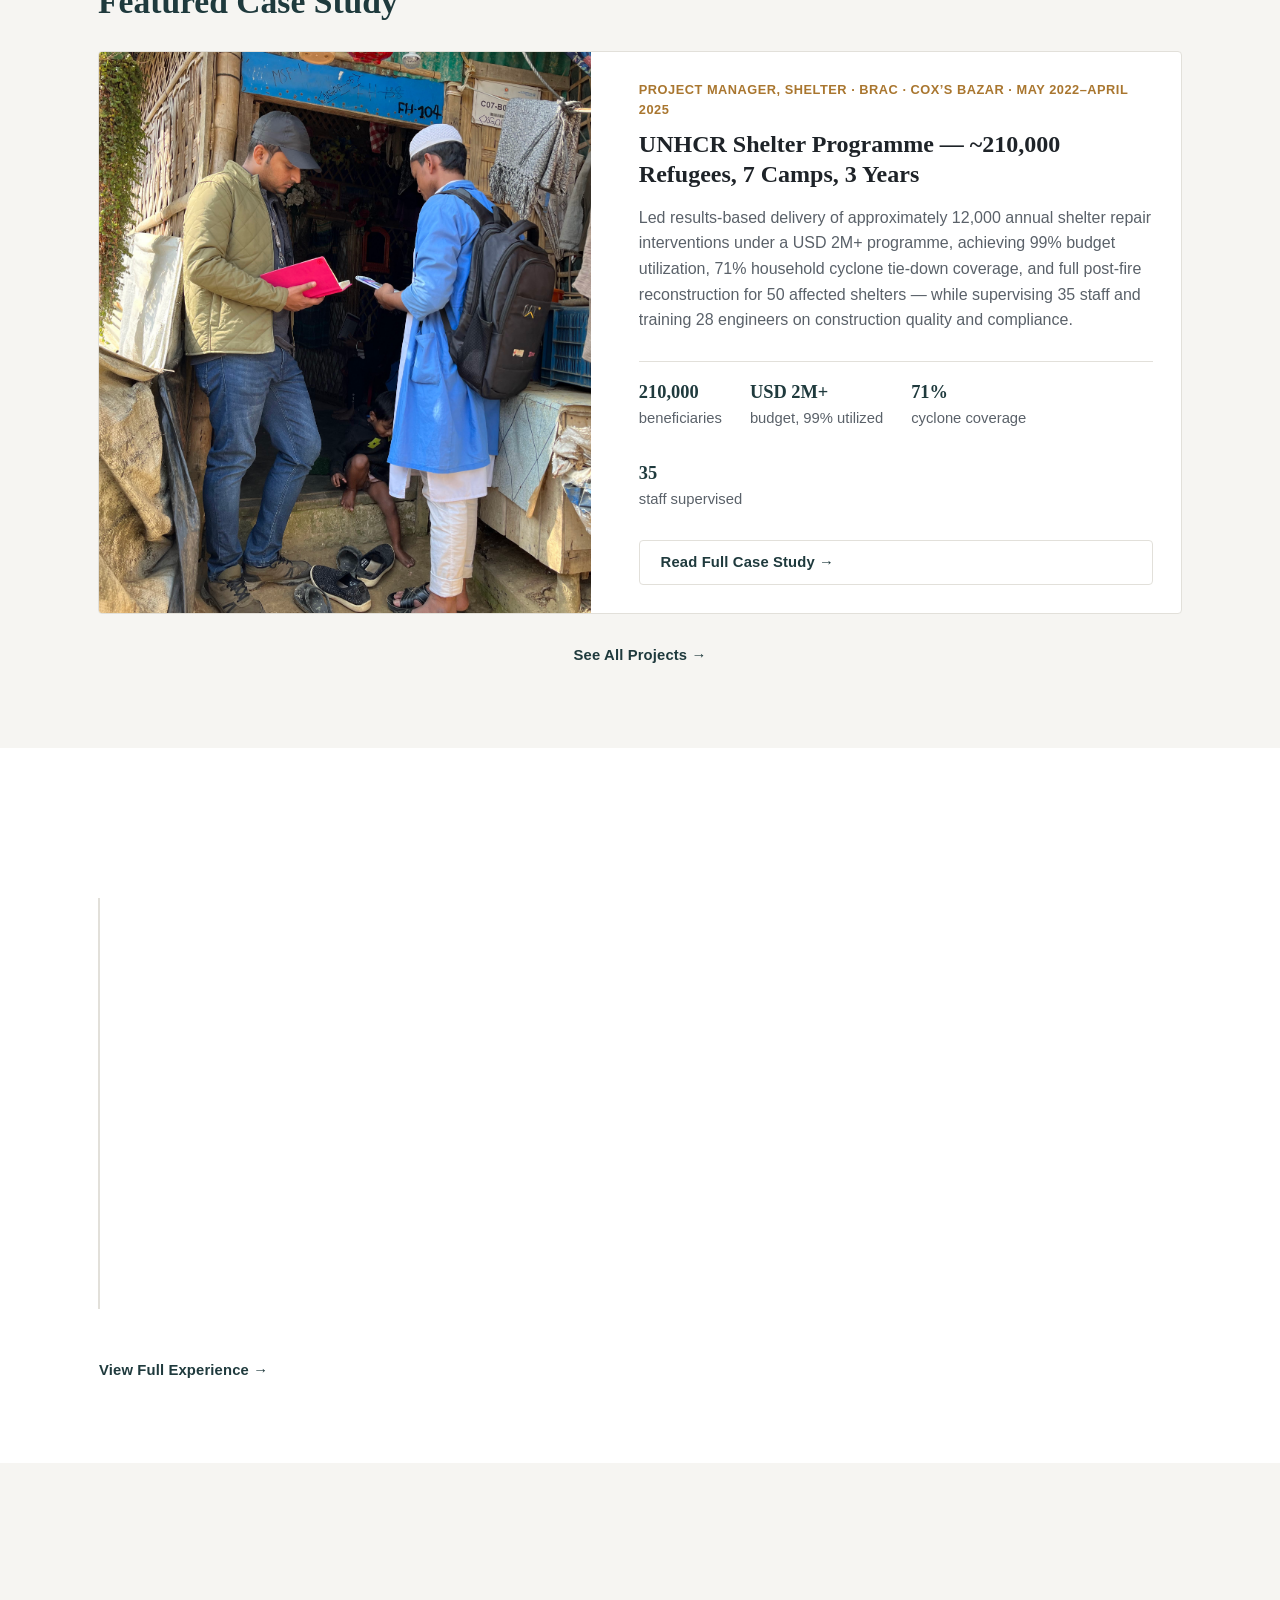
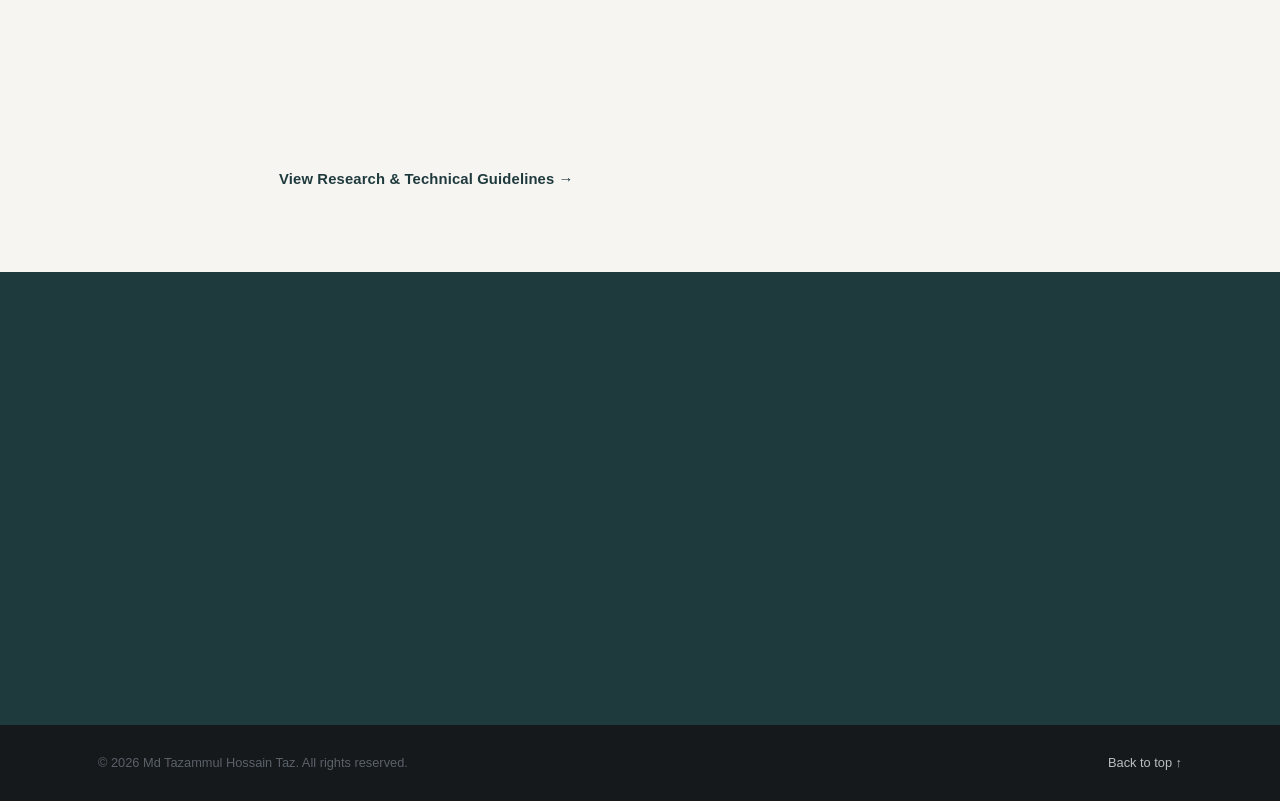
==== commit 831ce4be: "Update index.html" ====
--- a/index.html
+++ b/index.html
@@ -57,7 +57,7 @@
           <div class="hero-ctas">
             <a href="#case-studies" class="btn btn-primary">View Case Studies</a>
             <!-- UPDATE: link this to your actual CV file once uploaded, e.g. href="assets/Taz_CV.pdf" -->
-            <a href="#" class="btn btn-secondary">Download CV</a>
+            <a href="documents/cv.pdf" class="btn btn-secondary" download>Download CV</a>
           </div>
         </div>
 
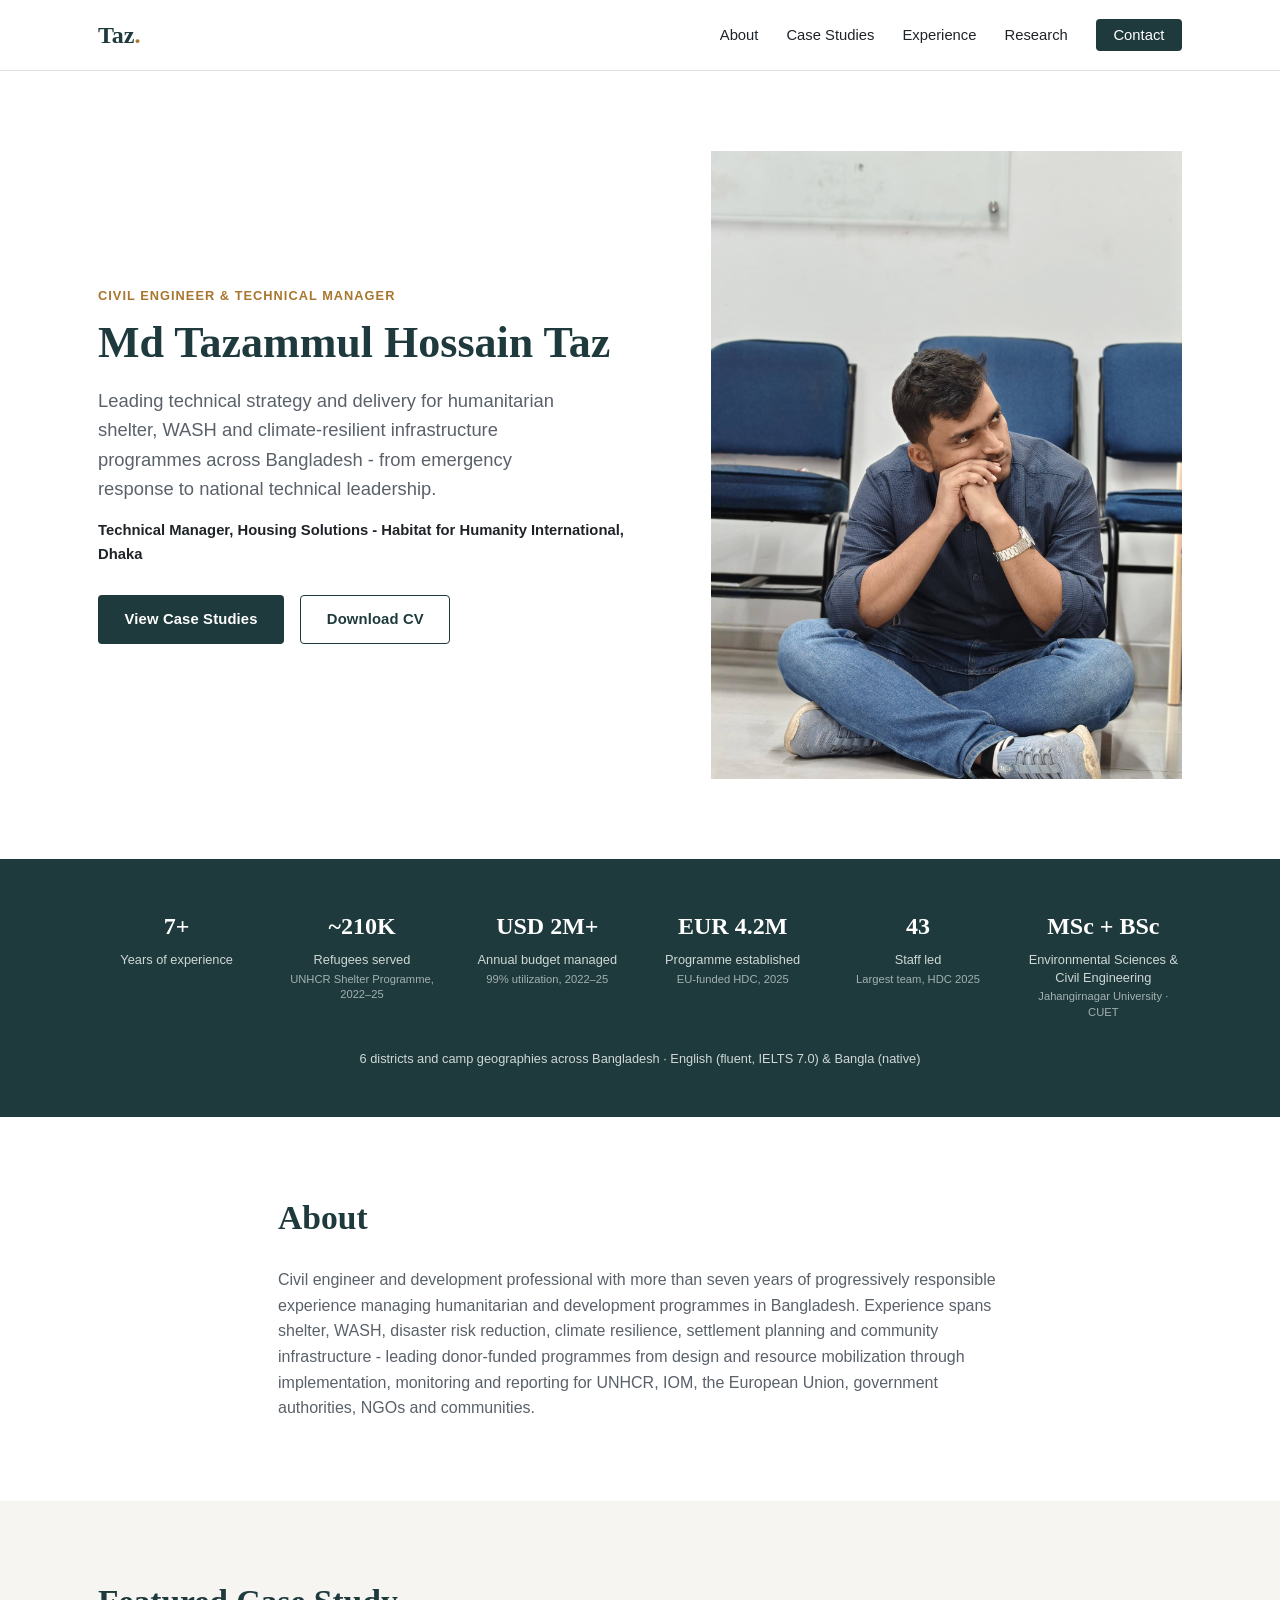
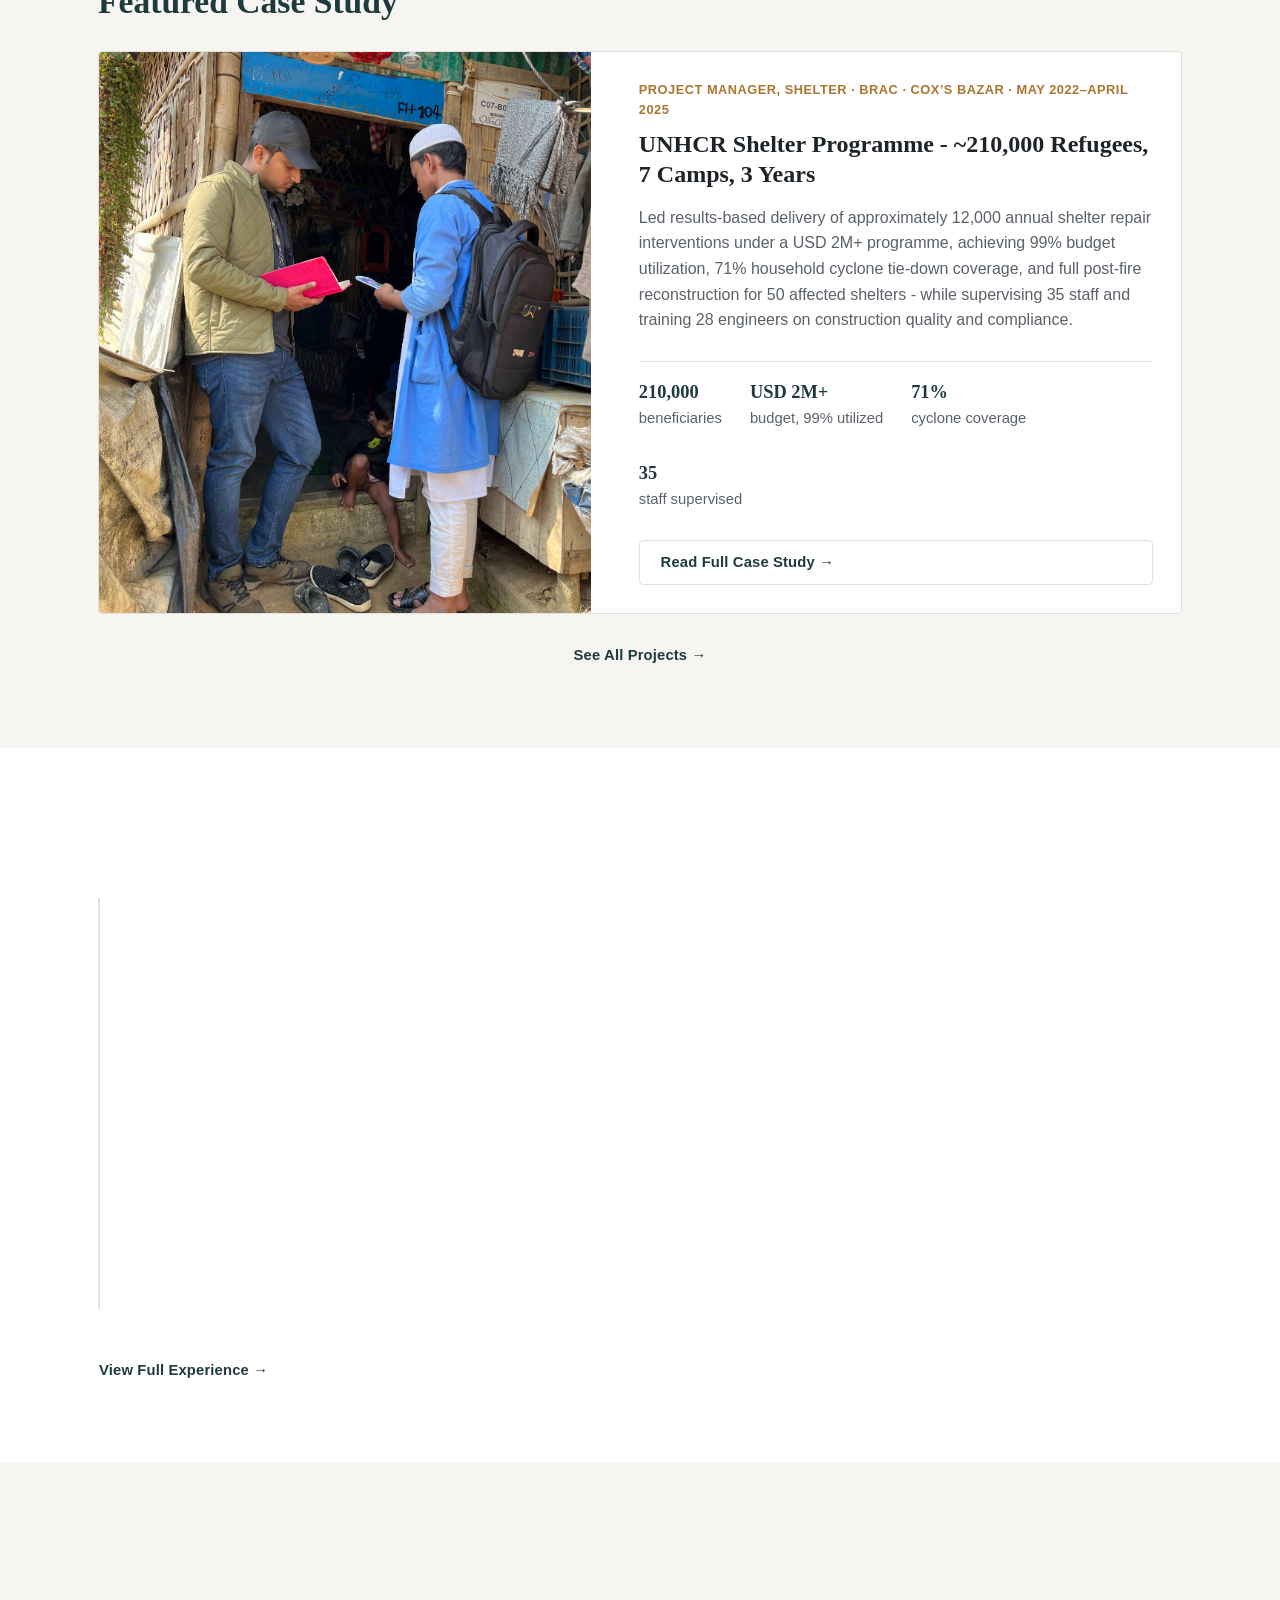
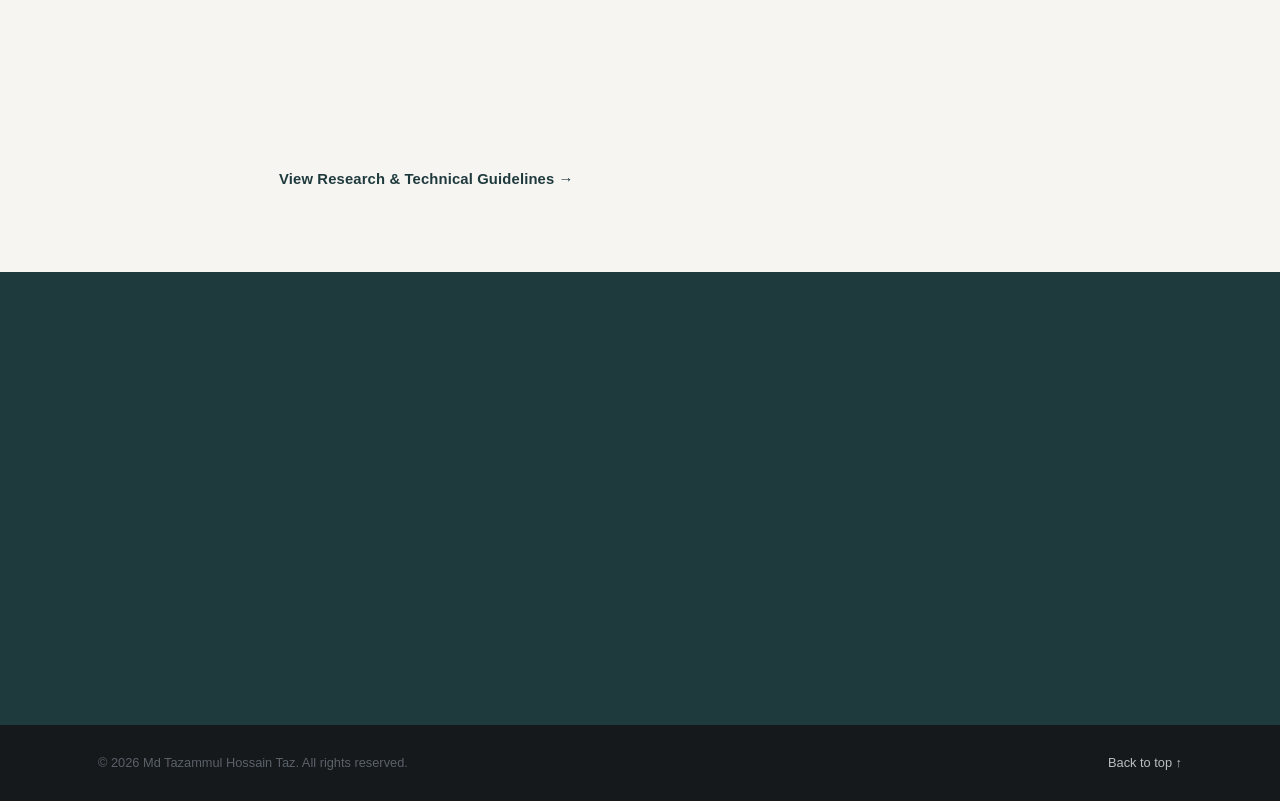
==== commit 70bce7fc: "Update m-dash index.html" ====
--- a/index.html
+++ b/index.html
@@ -3,7 +3,7 @@
 <head>
   <meta charset="UTF-8">
   <meta name="viewport" content="width=device-width, initial-scale=1.0">
-  <title>Md Tazammul Hossain Taz | Civil Engineer &amp; Technical Manager — Humanitarian Shelter &amp; WASH</title>
+  <title>Md Tazammul Hossain Taz | Civil Engineer &amp; Technical Manager - Humanitarian Shelter &amp; WASH</title>
   <meta name="description" content="Civil engineer and technical manager with 7+ years leading donor-funded shelter, WASH, climate resilience and community infrastructure programmes across Bangladesh.">
   <meta name="author" content="Md Tazammul Hossain Taz">
 
@@ -49,10 +49,10 @@
           <h1>Md Tazammul Hossain Taz</h1>
           <p class="hero-subhead">
             Leading technical strategy and delivery for humanitarian shelter, WASH and
-            climate-resilient infrastructure programmes across Bangladesh — from emergency
+            climate-resilient infrastructure programmes across Bangladesh - from emergency
             response to national technical leadership.
           </p>
-          <p class="hero-role">Technical Manager, Housing Solutions — Habitat for Humanity International, Dhaka</p>
+          <p class="hero-role">Technical Manager, Housing Solutions - Habitat for Humanity International, Dhaka</p>
 
           <div class="hero-ctas">
             <a href="#case-studies" class="btn btn-primary">View Case Studies</a>
@@ -110,7 +110,7 @@
           Civil engineer and development professional with more than seven years of progressively
           responsible experience managing humanitarian and development programmes in Bangladesh.
           Experience spans shelter, WASH, disaster risk reduction, climate resilience, settlement
-          planning and community infrastructure — leading donor-funded programmes from design and
+          planning and community infrastructure - leading donor-funded programmes from design and
           resource mobilization through implementation, monitoring and reporting for UNHCR, IOM,
           the European Union, government authorities, NGOs and communities.
         </p>
@@ -131,11 +131,11 @@
 
           <div class="case-card-content">
             <p class="case-meta">Project Manager, Shelter &middot; BRAC &middot; Cox&rsquo;s Bazar &middot; May 2022&ndash;April 2025</p>
-            <h3>UNHCR Shelter Programme — ~210,000 Refugees, 7 Camps, 3 Years</h3>
+            <h3>UNHCR Shelter Programme - ~210,000 Refugees, 7 Camps, 3 Years</h3>
             <p>
               Led results-based delivery of approximately 12,000 annual shelter repair interventions
               under a USD 2M+ programme, achieving 99% budget utilization, 71% household cyclone
-              tie-down coverage, and full post-fire reconstruction for 50 affected shelters — while
+              tie-down coverage, and full post-fire reconstruction for 50 affected shelters - while
               supervising 35 staff and training 28 engineers on construction quality and compliance.
             </p>
 
@@ -216,7 +216,7 @@
     <section class="contact-band" id="contact">
       <div class="container contact-inner">
         <h2 class="fade-in">Open to Technical Management &amp; Programme Leadership Roles</h2>
-        <!-- UPDATE: Replace with your real availability statement — e.g. relocation, remote consulting,
+        <!-- UPDATE: Replace with your real availability statement - e.g. relocation, remote consulting,
              or Bangladesh-based UN/INGO roles specifically. One sentence. -->
         <p class="fade-in">Open to international postings, technical advisory and programme leadership roles in the humanitarian and development sector.</p>
 
